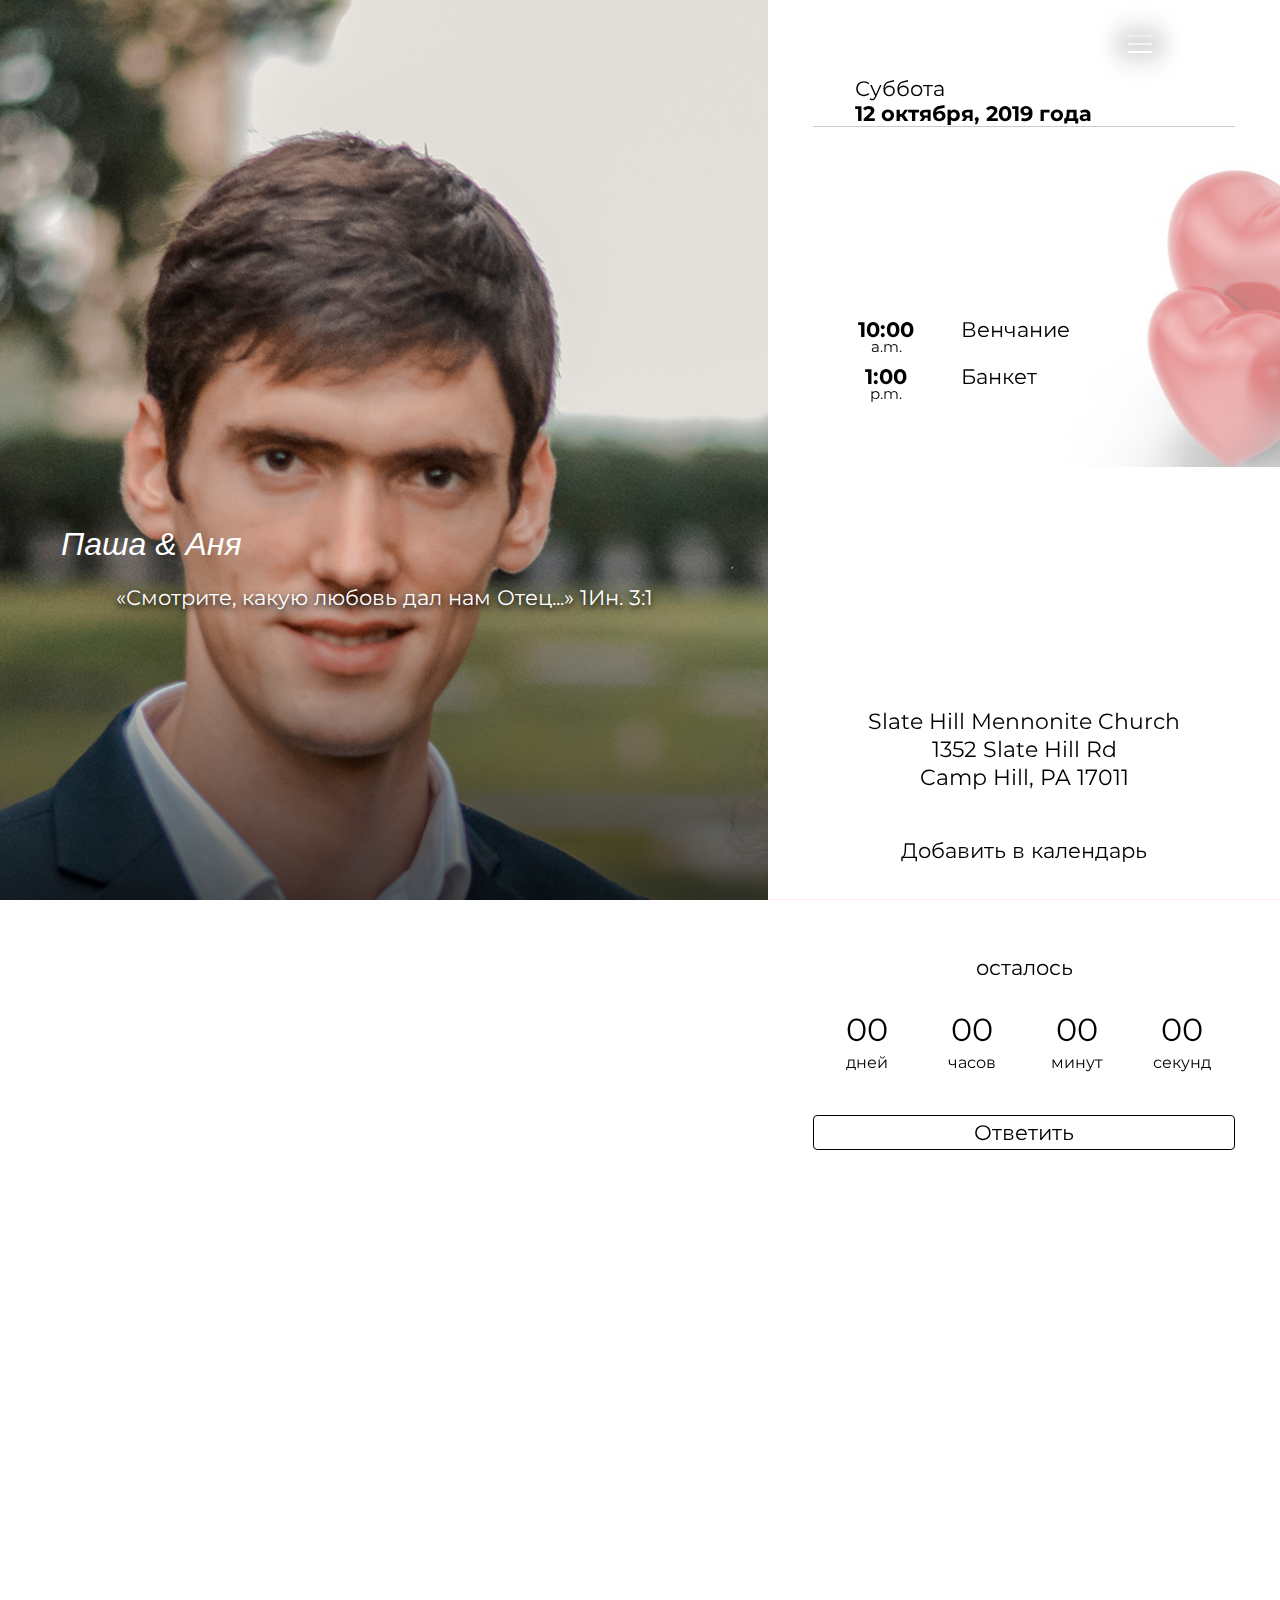
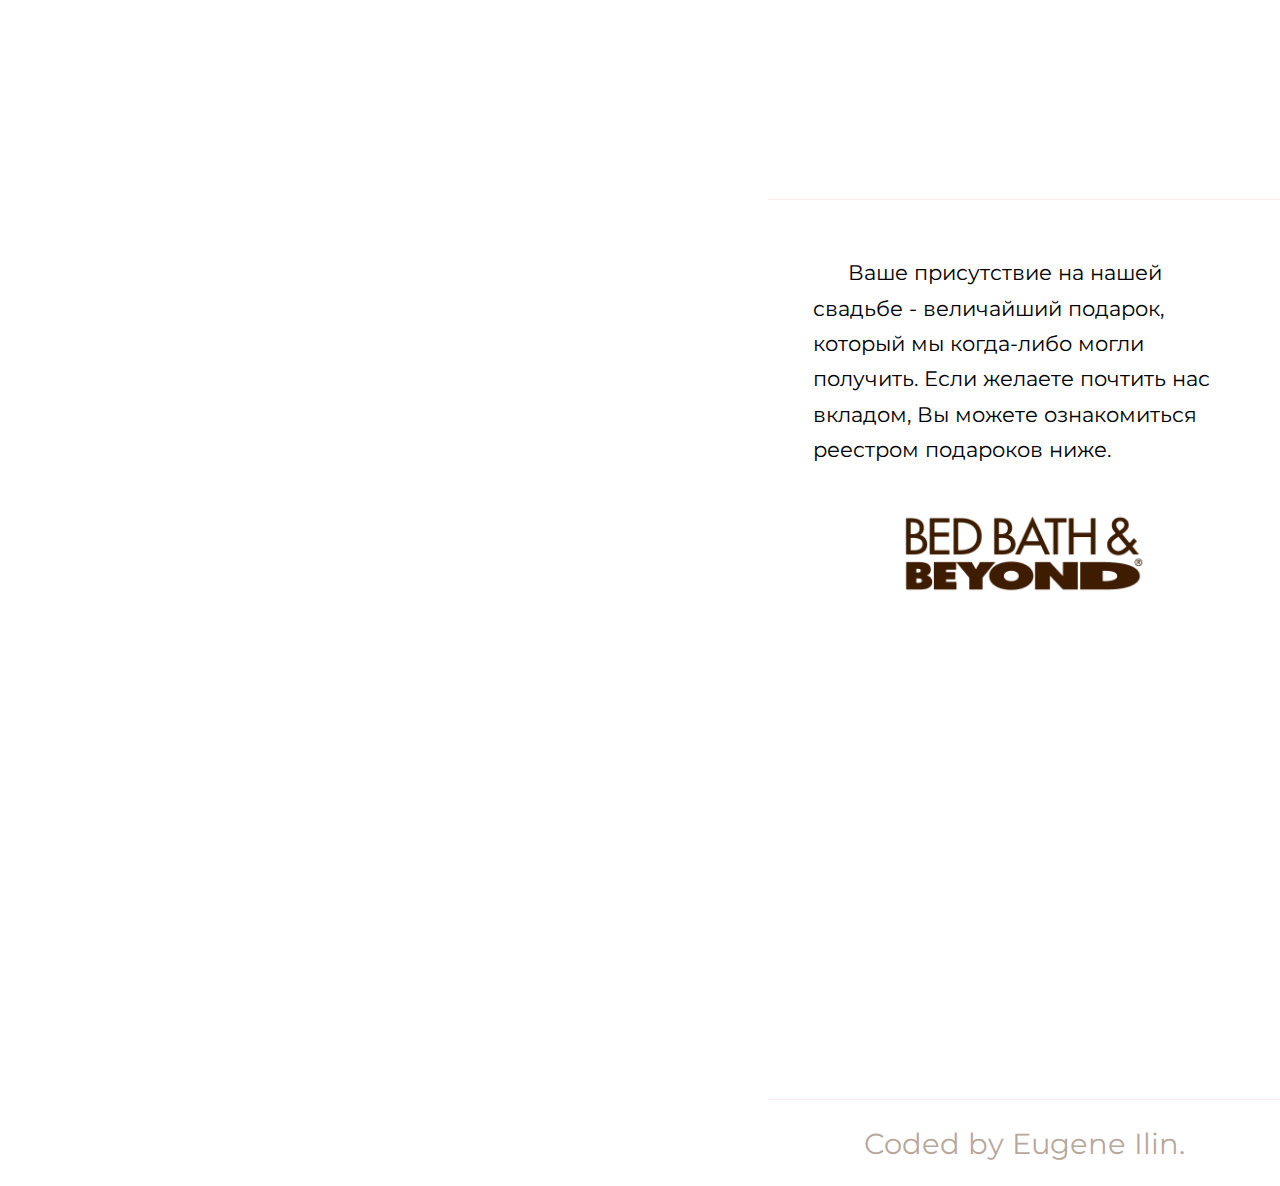
==== index.html @ cf9165f2 "test for client" ====
<!DOCTYPE html>
<html>

<head>
  <title>Павел Прутяну | Анна Ильин</title>
  <meta charset="utf-8">
  <meta name="viewport" content="width=device-width, initial-scale=1">
  <link href="main.css" rel="stylesheet">
</head>

<body>

<header id="header">
  <div id="background-img-wrapper">
    <div id="background-img-main"></div>
  </div>
  <div id="img-overlay"></div>
  <div id="header-content-wrapper">
    <div id="header-text">
      <div id="header-names">Паша & Aня</div>
    </div>
    <div id="header-message">«Смотрите, какую любовь дал нам Отец...» 1Ин. 3:1</div>
  </div>
  <div id="menu-icon" onclick="openMenu()">
    <div class="menu-icon-bar"></div>
    <div class="menu-icon-bar"></div>
    <div class="menu-icon-bar"></div>
  </div>
  <div id="menu-overlay-wrapper">
    <div id="menu-overlay" onclick="closeMenu()">
      <div id="overlay-heading-wrapper">
        <a id="overlay-heading" href="#" onclick="closeMenu()">Паша & Аня</a>
      </div>
      <div id="overlay-list">
        <a class="menu-list-item" href="#" onclick="closeMenu()">Добро пожаловать!</a>
        <a class="menu-list-item" href="#rsvp" onclick="closeMenu()">Ответить</a>
        <a class="menu-list-item" href="#schedule" onclick="closeMenu()">Расписание</a>
        <a class="menu-list-item" href="#registry" onclick="closeMenu()">Реестр</a>
        <a class="menu-list-item" href="#" onclick="closeMenu()">Фото</a>
      </div>
    </div>
  </div>
  <div id="exit-menu" onclick="closeMenu()"></div>
</header>

<main>

  <div id="schedule">
    <div id="hearts-clipart"></div>
    <div>
      <!--<div class="heading">Расписание</div>-->
      <div id="heading-date">Суббота<div class="bold">12 октября, 2019 года</div></div>
    </div>
    <div id="schedule-info">

      <table class="info-table">
        <tr>
          <td class="info-time table-data">10:00</td>
          <td class="info-headings table-data">Венчание</td>
        </tr>
        <tr>
          <td class="info-time-of-day">a.m.</td>
        </tr>
        <tr>
          <td class="info-time table-data info-data-line-2">1:00</td>
          <td class="info-headings table-data info-data-line-2">Банкет</td>
        </tr>
        <tr>
          <td class="info-time-of-day">p.m.</td>
        </tr>
      </table>

      <a href="#" class="info-address-wrapper">
        <div class="info-address">Slate Hill Mennonite Church<br>1352 Slate Hill Rd<br>Camp
          Hill, PA 17011
        </div>
      </a>
      <a href="#" class="calendar-link-wrapper">
        <div class="info-calendar-link">Добавить в календарь</div>
      </a>
    </div>
  </div>

  <div id="rsvp">
    <div id="background-img-schedule"></div>
    <div id="rsvp-wrapper">
      <!--<div id="rsvp-date">Суббота, 12 октября, 2019г.</div>-->
      <!--<div id="rsvp-location">Harrisburg, Pennsylvania</div>-->
      <div id="left">осталось</div>
      <table id="rsvp-count-down-table">
        <tbody>
        <tr>
          <td id="days" class="rsvp-time-unit">00</td>
          <td id="hours" class="rsvp-time-unit">00</td>
          <td id="minutes" class="rsvp-time-unit">00</td>
          <td id="seconds" class="rsvp-time-unit">00</td>
        </tr>
        <tr>
          <td class="rsvp-count-down-text"> дней</td>
          <td class="rsvp-count-down-text"> часов</td>
          <td class="rsvp-count-down-text"> минут</td>
          <td class="rsvp-count-down-text"> секунд</td>
        </tr>
        </tbody>
      </table>
      <div id="rsvp-button-wrapper">
        <a id="rsvp-button" href="/rsvp.html">Ответить</a>
      </div>
    </div>
  </div>

  <div id="registry">
    <!--<div class="heading" id="registry-heading">Реестр</div>-->
    <p id="registry-p">Ваше присутствие на нашей свадьбе - величайший подарок, который мы когда-либо могли получить. Если желаете почтить нас вкладом, Вы можете ознакомиться реестром подароков ниже.</p>
    <a href="https://www.bedbathandbeyond.com/store/giftregistry/viewregistryguest/546828093"
       target="_blank">
      <img id="bbb" src="img/bb&b.png" alt="Bed, Bath, and Beyond">
    </a>
  </div>

</main>

<footer id="footer">
  <p id="footer-text">Coded by <a id="footer-link" href="https://eugeneilin.dev" target="_blank">Eugene Ilin</a>.</p>
</footer>

<script src="main.js"></script>
</body>
</html>
---- main.css ----
@import url('http://allfont.net/allfont.css?fonts=book-antiqua');
@import url('https://fonts.googleapis.com/css?family=Montserrat&display=swap');

/* Reset codes */
* {
  box-sizing: border-box;
}

html, body {
  margin: 0;
  padding: 0;
  border: none;
  outline: none;
  min-width: 320px; /* built with iPhone 5/SE dimensions */
  scroll-behavior: smooth;
  overflow-x: hidden;
  font-family: 'Montserrat', sans-serif;
}

h1, h2, h3, h4, p, div {
  margin: 0;
  padding: 0;
}

.primary-text {
}

.secondary-text {
}

/* Header */
#background-img-wrapper {
  position: absolute;
  height: 30em;
  width: 100%;
  overflow: hidden;
}

#background-img-main {
  background-image: url(img/back-img-main.JPG);
  background-size: cover;
  height: 100%;
  width: 100%;
}

#img-overlay {
  width: 100vw;
  height: 30em;
  background-color: transparent;
  background-image: linear-gradient(0deg, rgba(0, 0, 0, 0.6), transparent, transparent, transparent);
  position: absolute;
  top: 0;
  left: 0;
}

#menu-icon {
  position: fixed;
  right: 0;
  top: 0;
  padding: 1.8em 10%;
  -webkit-user-select: none;
  -moz-user-select: none;
  -ms-user-select: none;
  user-select: none;
  z-index: 1;
}

.menu-icon-bar {
  width: 1.5em;
  margin: 0.4em 0;
  background-color: white;
  height: 0.1em;
  box-shadow: 0 0 24px 13px rgba(0, 0, 0, 0.07);
  z-index: 1;
  -webkit-user-select: none;
  -moz-user-select: none;
  -ms-user-select: none;
  user-select: none;
}

.menu-icon-bar:hover {
}

#menu-overlay-wrapper {
  padding: 10%;
  position: fixed;
  top: 0;
  width: 100%;
  display: none;
  z-index: 2;
}

#menu-overlay {
  background-color: #F2F2F2;
  -webkit-box-shadow: 0 0 10px #000;
  -moz-box-shadow: 0 0 10px #000;
  box-shadow: 0 0 10px #000;
  border-radius: .2em;
  position: relative;
}

#overlay-heading-wrapper {
  height: 2.8em;
  position: relative;
}

#overlay-heading {
  font-size: 1.5em;
  font-family: 'Book Antiqua', arial;
  font-style: italic;
  color: white;
  background-color: #6f4e37;
  padding: 3% 0;
  width: 70%;
  margin-top: -5%;
  left: 50%;
  transform: translateX(-50%);
  text-decoration: none;
  position: absolute;
  text-align: center;
  border-radius: .2em;
}

#overlay-heading:focus, #overlay-heading:hover, #overlay-heading:active {
  color: #ffebed;
}

#overlay-list {
  padding-bottom: 5%;
}

.menu-list-item {
  display: block;
  text-decoration: none;
  font-size: 1.1em;
  line-height: 2em;
  padding-left: 10%;
  color: black;
  -webkit-user-select: none;
  -moz-user-select: none;
  -ms-user-select: none;
  user-select: none;
}

.menu-list-item:focus, .menu-list-item:hover, .menu-list-item:active {
  color: #6f4e37;
}

.menu-list-item:focus, .menu-list-item:active {
  background-color: #ffebed;
}

#exit-menu {
  background: transparent;
  position: fixed;
  height: 100vh;
  width: 100vw;
  top: 0;
  left: 0;
  z-index: 1;
  display: none;
}

#header-content-wrapper {
  padding: 10%;
  position: relative;
  height: 30em;
}

#header-text {
  width: 100%;
  font-family: 'Book Antiqua', arial;
  padding-top: 126%;
}

#header-names {
  color: white;
  font-size: 2em;
  font-style: italic;
  text-indent: .5em;
}

#header-message {
  color: white;
  padding-top: 0.8em;  font-size: 1.1em;
  line-height: 1.2em;
  text-align: center;
  text-shadow: 0 0.15em 0.3em black;
}

/* RSVP */
#rsvp {
  height: 30em;
  border-bottom: 1px solid #ffebed;
  padding: 10%;
  position: relative;
}

#rsvp-wrapper {
  text-align: center;
  padding-top: 40%;
}

#hearts-clipart {
  background-image: url(img/two-hearts.jpg);
  height: 70%;
  width: 100%;
  position: absolute;
  top: 0%;
  left: 22%;
  opacity: .5;
  z-index: -1;
  background-repeat: no-repeat;
  -webkit-background-size: cover;
  background-size: cover;
}

#left {
  padding: .5em 0;
  /*border-bottom: 1px solid #6f4e374f;*/
  font-size: 1.3em;
  text-align: center;
}

#rsvp-date {
  font-size: 1.35em;
  font-family: 'Book Antiqua', arial;
}

#rsvp-location {
  font-size: 1.1em;
  padding: 0.8em 0;
}

#rsvp-count-down-table {
  width: 100%;
  padding-top: 1em;
}

.rsvp-time-unit {
  font-size: 2em;
  width: 25%;
}

.rsvp-count-down-text {
  font-size: 1em;
}

#rsvp-button-wrapper {
  padding-top: 2.5em;
}

#rsvp-button {
  font-size: 1.3em;
  text-decoration: none;
  border: solid black 1px;
  border-radius: .2em;
  padding: 0.2em 0;
  color: black;
  background-color: rgba(255, 255, 255, 0.7);
  display: flex;
  justify-content: center;
  -webkit-user-select: none;
  -moz-user-select: none;
  -ms-user-select: none;
  user-select: none;
  -webkit-transition: ease-in-out .2s;
  -moz-transition: ease-in-out .2s;
  --ms-transition: ease-in-out .2s;
  -o-transition: ease-in-out .2s;
  transition: ease-in-out .2s;
}

#rsvp-button:focus, #rsvp-button:active {
  font-size: 1.1em;
  color: #6f4e37;
  margin: .1em;
  border-color: #6f4e37;
  background-color: rgba(255, 255, 255, 0.9);
}

/* Schedule */
#schedule {
  height: 30em;
  padding: 10%;
  border-bottom: 1px solid #ffebed;
  position: relative;
  overflow: hidden;
}

#schedule-wrapper {
}

#background-img-schedule {
  background-image: url(img/on-bridge-sepia.jpg);
  position: absolute;
  background-size: cover;
  top: 0%;
  left: 50%;
  height: 100%;
  width: 100%;
  opacity: .5;
  transform: translateX(-50%);
  z-index: -1;
}

.heading {
  text-align: center;
  font-size: 2em;
  font-style: italic;
  font-family: 'Book Antiqua', arial;
}

#heading-date {
  padding: 1.5em 0 0;
  border-bottom: 1px solid #6f4e374f;
  font-size: 1.1em;
  text-indent: 2em;
}

.bold {
  font-weight: bold;
}

#schedule-info {
  text-shadow: 0 0.05em 1em white;
}

.info-table {
  padding-top: 9em;
  width: 100%;
  font-size: 1.1em;
}

.info-time {
  font-size: 1em;
  text-align: center;
  font-weight: bold;
}

.info-time-of-day {
  text-align: center;
  font-size: .7em;
  padding: 0;
  line-height: 0.4em;
}

.info-headings {
}

.table-data {
  width: 30%;
}

.info-data-line-2 {
  padding-top: .5em;
}

.info-address-wrapper {
  text-decoration: none;
  text-align: center;
  position: absolute;
  display: block;
  left: 50%;
  width: 100%;
  bottom: 12%;
  transform: translateX(-50%);
}

.info-address {
  color: #000;
  font-size: 1em;
}

.info-address:active, .info-address:focus, .info-address:hover,
.info-calendar-link:active, .info-calendar-link:focus, .info-calendar-link:hover,
#footer-link:active, #footer-link:focus, #footer-link:hover {
  color: #6f4e37;
}

.calendar-link-wrapper {
  text-decoration: none;
  text-align: center;
  position: absolute;
  display: block;
  left: 50%;
  width: 100%;
  bottom: 4%;
  transform: translateX(-50%);
}

.info-calendar-link {
  color: #000;
  font-size: 1em;
}

/* Registry */
#registry {
  height: 34em;
  padding: 10%;
  border-bottom: 1px solid #ffebed;
}

#registry-heading {
  padding-bottom: 0.1em;
  border-bottom: 1px solid #6f4e374f;
}

#registry-p {
  padding: .5em 0 0;
  text-indent: 1.7em;
  line-height: 1.6em;
  font-size: 1.1em;
  margin-bottom: 1em;
}

#bbb {
  width: 70%;
  display: block;
  margin: auto;
  -webkit-user-select: none;
  -moz-user-select: none;
  -ms-user-select: none;
  user-select: none;
  -webkit-filter: contrast(177%) brightness(75%) hue-rotate(176deg);;
  filter: contrast(177%) brightness(75%) hue-rotate(176deg);
}

/* Moments */
#moments {
  height: 30em;
  border-bottom: 1px solid #ffebed;
  padding: 10%;
  position: relative;

}

#moments-wrapper {
  text-align: center;
}

#moments-button-wrapper {
  padding: 2.5em 0;
}

#moments-button {
  font-size: 1.5em;
  text-decoration: none;
  border: solid black 1px;
  border-radius: .2em;
  padding: 0.2em 0;
  color: black;
  display: flex;
  justify-content: center;
  -webkit-user-select: none;
  -moz-user-select: none;
  -ms-user-select: none;
  user-select: none;
  -webkit-transition: ease-in-out .2s;
  -moz-transition: ease-in-out .2s;
  --ms-transition: ease-in-out .2s;
  -o-transition: ease-in-out .2s;
  transition: ease-in-out .2s;
}

#moments-button:focus, #moments-button:active {
  font-size: 1.3em;
  color: #6f4e37;
  margin: .1em;
  border-color: #6f4e37;
}

/* Footer */

#footer-text {
  color: #6f4e3780;
  padding: 5% 10%;
  text-align: center;
  font-size: 1em;
}

#footer-link {
  text-decoration: none;
  color: #6f4e3780;
}

/* RSVP Form (rsvp.html) */
#rsvp-section {
  background-color: #ffebed;
  padding: 5%;
  min-height: 100vh;
}

#rsvp-form-wrapper {
  background-color: white;
  padding: 5%;
  box-shadow: 0 0 9px 0 #a5a5a5;
  position: relative;
}

#background-img-rsvp-wrapper {
  position: relative;
  display: block;
  height: 13em;
  overflow: hidden;
  box-shadow: 0 0 0.4em 0 black;
}

#background-img-rsvp {
  background-image: url(img/before-trees-sepia.jpg);
  position: absolute;
  background-size: cover;
  top: -1em;
  left: -2em;
  height: 160%;
  width: 130vw;
}

#rsvp-form-date {
  font-family: 'Book Antiqua', arial;
  font-size: 1.3em;
  margin-bottom: 2em;
  text-align: center;
  color: white;
  position: relative;
  z-index: 1;
  margin-top: -2em;
  text-shadow: 0 0.05em 0.3em #000;
}

.label {
  font-size: 1.3em;
}

.form-control {
  width: 80vw;
  border: 1px solid rgba(111, 78, 55, 0.5);
  outline: none;
  color: #6f4e37;
  font-size: 1.3em;
  margin-top: .5em;
  margin-bottom: 0.9em;
  padding: 0.4em 1em;
  resize: none;
  font-family: 'Book Antiqua', arial;
}

#rsvp-question {
  text-align: center;
}

.radio-btns {
  font-size: 1.3em;
  padding: .3em;
  font-family: 'Book Antiqua', arial;
}

#submit-button-wrapper {
  padding: 1em 0;
  display: block;
}

#submit-button {
  font-size: 1.3em;
  font-family: 'Book Antiqua', arial;
  text-decoration: none;
  width: 100%;
  border: solid black 1px;
  border-radius: .2em;
  padding: 0.2em 0;
  color: black;
  background-color: rgba(255, 255, 255, 0.7);
  display: flex;
  justify-content: center;
  -webkit-user-select: none;
  -moz-user-select: none;
  -ms-user-select: none;
  user-select: none;
  -webkit-transition: ease-in-out .2s;
  -moz-transition: ease-in-out .2s;
  --ms-transition: ease-in-out .2s;
  -o-transition: ease-in-out .2s;
  transition: ease-in-out .2s;
}

#submit-button:focus, #submit-button:active {
  font-size: 1.1em;
  color: #6f4e37;
  margin: .15em .01em;
  border-color: #6f4e37;
  background-color: rgba(255, 255, 255, 0.9);
}

#thank-you-wrapper {
  padding: 1em 0;
  display: none;
}

#thank-you {
  font-size: 1.3em;
  font-family: 'Book Antiqua', arial;
  width: 100%;
  border: solid #6f4e37 1px;
  border-radius: .2em;
  padding: 0.2em 0;
  color: #6f4e37;
  background-color: rgba(255, 255, 255, 0.7);
  display: flex;
  justify-content: center;
  -webkit-user-select: none;
  -moz-user-select: none;
  -ms-user-select: none;
  user-select: none;
}

#go-back-button-wrapper {
  padding-top: 1em 0;
  display: none;
}

#go-back-button {
  font-size: 1.3em;
  text-decoration: none;
  border: solid black 1px;
  border-radius: .2em;
  padding: 0.2em 0;
  color: black;
  background-color: rgba(255, 255, 255, 0.7);
  display: flex;
  justify-content: center;
  -webkit-user-select: none;
  -moz-user-select: none;
  -ms-user-select: none;
  user-select: none;
  -webkit-transition: ease-in-out .2s;
  -moz-transition: ease-in-out .2s;
  --ms-transition: ease-in-out .2s;
  -o-transition: ease-in-out .2s;
  transition: ease-in-out .2s;
}

#go-back-button:focus, #go-back-button:active {
  font-size: 1.1em;
  color: #6f4e37;
  margin: .1em;
  border-color: #6f4e37;
  background-color: rgba(255, 255, 255, 0.9);
}

/* -------- MEDIA QUERIES -------- */

/* for Galaxy S5 */
@media only screen and (min-width: 360px) {
  #background-img-wrapper, #img-overlay, #header-content-wrapper, #rsvp, #schedule, #registry {
    height: 37em;
  }

  #rsvp-wrapper {
    padding-top: 50%;
  }

  #header-names, .heading {
    font-size: 2.1em;
  }

  .menu-list-item, #rsvp-location {
    font-size: 1.2em;
  }

  #rsvp-date {
    font-size: 1.5em;
  }

  .rsvp-time-unit {
    font-size: 2.6em;
  }

  .rsvp-count-down-text, #footer-text {
    font-size: 1.1em;
  }

  #rsvp-button, #header-message, #heading-date, .info-table, .info-calendar-link, #registry-p, #rsvp-form-date, .label, .form-control, .radio-btns, #submit-button, #thank-you, #go-back-button {
    font-size: 1.4em;
  }

  .info-address {
    font-size: 1.5em;
  }

  #registry-p {
    margin-bottom: 2em;
  }
}

/* for iPhone 6/7/8/X*/
@media only screen and (min-width: 375px) {
  #background-img-wrapper, #img-overlay, #header-content-wrapper, #rsvp, #schedule, #registry {
    height: 38em;
  }
}

/* for Pixel 2/2XL and iPhone 6/7/8 Pluses */
@media only screen and (min-width: 411px) {
  #background-img-wrapper, #img-overlay, #header-content-wrapper, #rsvp, #schedule, #registry {
    height: 42em;
  }

  #header-text {
    padding-top: 110%;
  }

  #header-names, .heading {
    font-size: 2.2em;
  }

  .menu-list-item, #rsvp-location {
    font-size: 1.3em;
  }

  #overlay-heading, #rsvp-date {
    font-size: 1.6em;
  }

  .rsvp-time-unit {
    font-size: 3em;
  }

  .rsvp-count-down-text, #footer-text {
    font-size: 1.2em;
  }

  #rsvp-button, #header-message, #heading-date, .info-table, .info-calendar-link, #registry-p, #rsvp-form-date, .label, .form-control, .radio-btns, #submit-button, #thank-you, #go-back-button {
    font-size: 1.5em;
  }

  .info-address {
    font-size: 1.6em;
  }
}

/* for iPad */
@media only screen and (min-width: 760px) {
  #background-img-wrapper, #img-overlay, #header-content-wrapper, #rsvp, #schedule, #registry {
    height: 60em;
  }

  #background-img-main {
    top: -10%;
    left: 38%;
    transform: translateX(-38%);
    height: 110%;
    width: 217vw;
  }

  #header-content-wrapper, #rsvp, #schedule, #registry {
    padding: 7%;
  }

  #header-text {
    padding-top: 77%;
  }

  #header-message, #registry-p {
    line-height: 1.7em;
  }

  #header-left-indent {
    padding-top: .1em;
    padding-left: 7vw;
  }

  #header-names, .heading {
    font-size: 3.5em;
  }

  .menu-list-item, #rsvp-location {
    font-size: 1.8em;
  }

  #overlay-heading, #rsvp-date {
    font-size: 2.5em;
  }

  #rsvp-button, #header-message, #heading-date, .info-table, .info-calendar-link, #registry-p, #rsvp-form-date, .label, .form-control, .radio-btns, #submit-button, #thank-you, #go-back-button {
    font-size: 2.2em;
  }

  .info-address {
    font-size: 2.3em;
  }

  #rsvp-location {
    padding: 1em 0;
  }

  #rsvp-count-down-table {
    width: 75%;
    margin: 0 auto;
  }

  .rsvp-count-down-text, #footer-text {
    font-size: 1.8em;
  }

  .rsvp-time-unit {
    font-size: 4em;
  }

  #rsvp-button-wrapper {
    padding-top: 5em;
  }

  #hearts-clipart {
    left: 50%;
    top: 25%;
    -webkit-transform: translateX(0);
    -moz-transform: translateX(0);
    -ms-transform: translateX(0);
    -o-transform: translateX(0);
    transform: translateX(0);
  }

  #background-img-schedule {
    background-image: url(img/on-bridge-sepia.jpg);
    position: absolute;
    background-size: cover;
    top: 14%;
    left: 50%;
    height: 87%;
    width: 170%;
    opacity: 0.5;
    -webkit-transform: translateX(-50%);
    -moz-transform: translateX(-50%);
    -ms-transform: translateX(-50%);
    -o-transform: translateX(-50%);
    transform: translateX(-50%);
    z-index: -1;
  }

  .info-address-wrapper {
    width: 80%;
  }

  .calendar-link-wrapper {
    width: 70%;
  }

  .table-data {
    width: 55%;
  }

  #bbb {
    width: 60%;
  }

  #background-img-rsvp-wrapper {
    height: 29em;
  }

  #background-img-rsvp {
    left: -2em;
    height: 151%;
  }

  #rsvp-form-date {
    margin-bottom: 3em;
  }
}

/* for iPad Pro and Desktops */
@media only screen and (min-width: 800px) {
  #header {
    width: 60vw;
    position: fixed;
  }

  #background-img-wrapper, #img-overlay, #header-content-wrapper, #rsvp, #schedule, #registry {
    height: 100vh;
  }

  #background-img-wrapper {
    position: absolute;
    width: 100%;
    overflow: hidden;
  }

  #background-img-main {
    top: -4%;
    left: -27%;
    -webkit-transform: translateX(0);
    -moz-transform: translateX(0);
    -ms-transform: translateX(0);
    -o-transform: translateX(0);
    transform: translateX(0);
    height: 104%;
    width: 166%;
  }

  #img-overlay {
    width: 100%;
  }

  #header-text {
    padding-top: 71%;
  }

  #header-names {
    font-size: 2em;
  }

  #header-message {
    font-size: 1.3em;
  }

  #rsvp, #schedule, #registry, #footer {
    margin-left: 60vw;
  }

  #rsvp-button, #header-message, #heading-date, .info-table, .info-calendar-link, #registry-p, #rsvp-form-date, .label, .form-control, .radio-btns, #submit-button, #thank-you, #go-back-button {
    font-size: 1.3em;
  }

  #hearts-clipart {
    height: 45%;
    width: 100%;
    position: absolute;
    top: 7%;
    left: 44%;
    -webkit-transform: translateX(0);
    -moz-transform: translateX(0);
    -ms-transform: translateX(0);
    -o-transform: translateX(0);
    transform: translateX(0);
  }

  #rsvp-wrapper {
    padding: 0;
  }

  #rsvp-date {
    font-size: 1.35em;
  }

  #rsvp-location {
    font-size: 1.1em;
    padding: 0.8em 0;
  }

  #rsvp-count-down-table {
    width: 100%;
  }

  .rsvp-time-unit {
    font-size: 2em;
  }

  .rsvp-count-down-text {
    font-size: 1em;
  }

  #rsvp-button-wrapper {
    padding-top: 2.5em;
  }

  #header-content-wrapper, #rsvp, #schedule, #registry {
    padding: 5vh;
  }

  #background-img-schedule {
    display: none;
  }

  .heading {
    font-size: 2em;
  }

  .table-data {
    width: auto;
  }

  .info-address {
    font-size: 1.4em;
  }

}
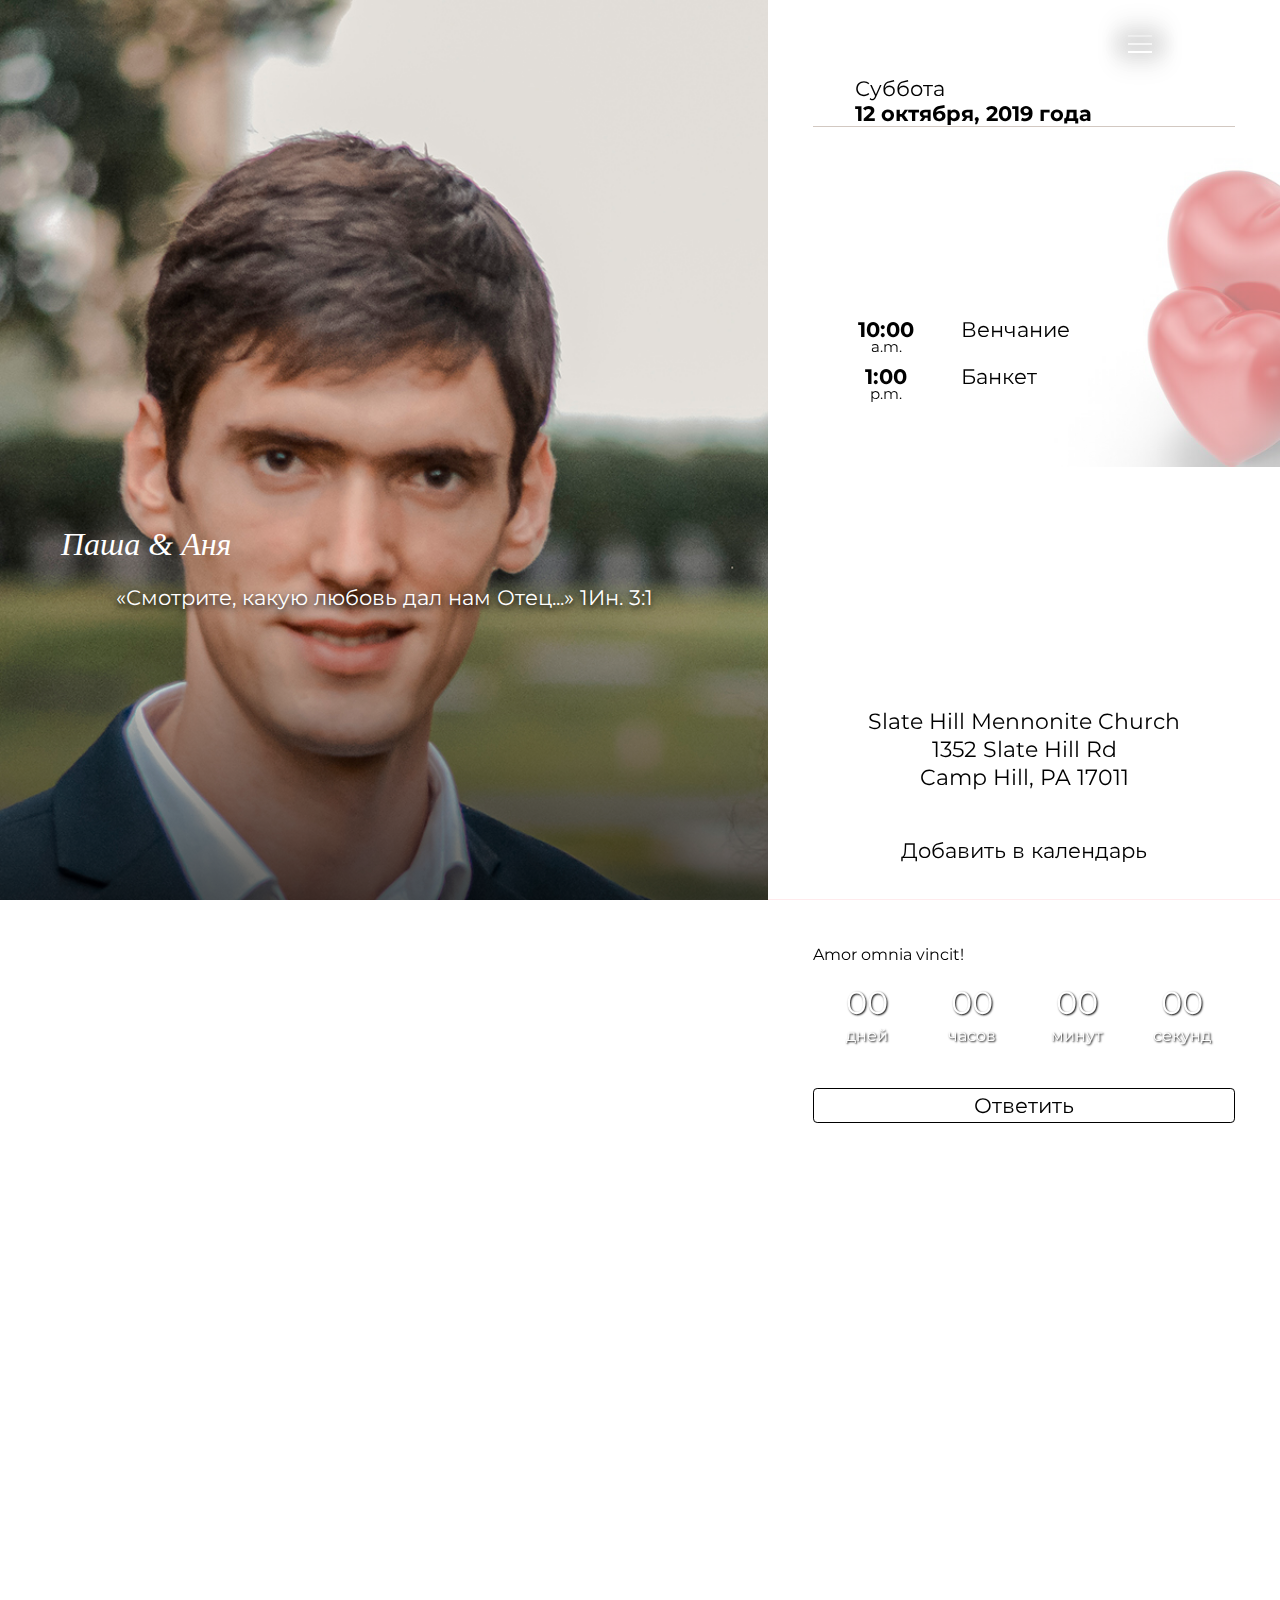
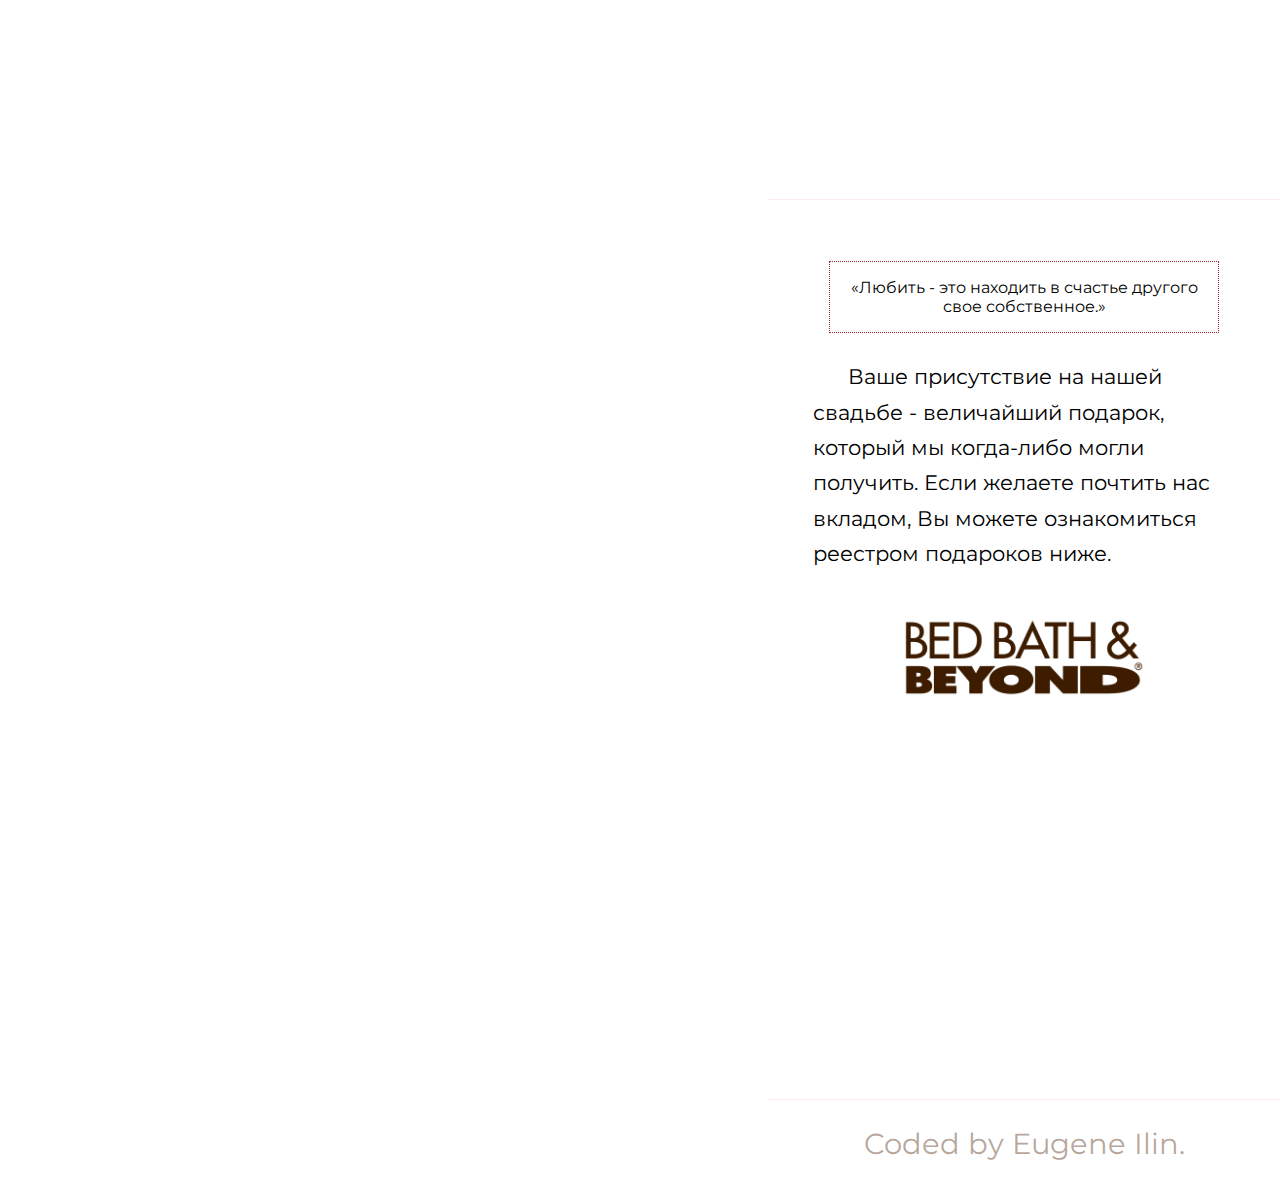
==== commit 8492f72f: "fonts test 2" ====
--- a/index.html
+++ b/index.html
@@ -83,10 +83,11 @@
 
   <div id="rsvp">
     <div id="background-img-schedule"></div>
+    <div class="latin">Amor omnia vincit!</div>
     <div id="rsvp-wrapper">
       <!--<div id="rsvp-date">Суббота, 12 октября, 2019г.</div>-->
       <!--<div id="rsvp-location">Harrisburg, Pennsylvania</div>-->
-      <div id="left">осталось</div>
+      <!-- <div id="left">осталось</div> -->
       <table id="rsvp-count-down-table">
         <tbody>
         <tr>
@@ -96,10 +97,10 @@
           <td id="seconds" class="rsvp-time-unit">00</td>
         </tr>
         <tr>
-          <td class="rsvp-count-down-text"> дней</td>
-          <td class="rsvp-count-down-text"> часов</td>
-          <td class="rsvp-count-down-text"> минут</td>
-          <td class="rsvp-count-down-text"> секунд</td>
+          <td class="rsvp-count-down-text">дней</td>
+          <td class="rsvp-count-down-text">часов</td>
+          <td class="rsvp-count-down-text">минут</td>
+          <td class="rsvp-count-down-text">секунд</td>
         </tr>
         </tbody>
       </table>
@@ -110,6 +111,7 @@
   </div>
 
   <div id="registry">
+    <div id="quote">«Любить - это находить в счастье другого свое собственное.»</div>
     <!--<div class="heading" id="registry-heading">Реестр</div>-->
     <p id="registry-p">Ваше присутствие на нашей свадьбе - величайший подарок, который мы когда-либо могли получить. Если желаете почтить нас вкладом, Вы можете ознакомиться реестром подароков ниже.</p>
     <a href="https://www.bedbathandbeyond.com/store/giftregistry/viewregistryguest/546828093"
--- a/main.css
+++ b/main.css
@@ -1,4 +1,3 @@
- @import url('http://allfont.net/allfont.css?fonts=book-antiqua');
 @import url('https://fonts.googleapis.com/css?family=Montserrat&display=swap');
 
 /* Reset codes */
@@ -106,7 +105,7 @@
 
 #overlay-heading {
   font-size: 1.5em;
-  font-family: 'Book Antiqua', arial;
+  font-family: "Book Antiqua", Palatino, serif;
   font-style: italic;
   color: white;
   background-color: #6f4e37;
@@ -169,7 +168,7 @@
 
 #header-text {
   width: 100%;
-  font-family: 'Book Antiqua', arial;
+  font-family: "Book Antiqua", Palatino, serif;
   padding-top: 126%;
 }
 
@@ -198,8 +197,7 @@
 
 #rsvp-wrapper {
   text-align: center;
-  padding-top: 40%;
-}
+padding-top: 100%;}
 
 #hearts-clipart {
   background-image: url(img/two-hearts.jpg);
@@ -207,7 +205,7 @@
   width: 100%;
   position: absolute;
   top: 0%;
-  left: 22%;
+  left: 12%;
   opacity: .5;
   z-index: -1;
   background-repeat: no-repeat;
@@ -224,7 +222,7 @@
 
 #rsvp-date {
   font-size: 1.35em;
-  font-family: 'Book Antiqua', arial;
+  font-family: "Book Antiqua", Palatino, serif;
 }
 
 #rsvp-location {
@@ -234,8 +232,9 @@
 
 #rsvp-count-down-table {
   width: 100%;
+  color: white;
   padding-top: 1em;
-}
+  text-shadow: 1px 1px 2px black;}
 
 .rsvp-time-unit {
   font-size: 2em;
@@ -299,7 +298,6 @@
   left: 50%;
   height: 100%;
   width: 100%;
-  opacity: .5;
   transform: translateX(-50%);
   z-index: -1;
 }
@@ -308,7 +306,7 @@
   text-align: center;
   font-size: 2em;
   font-style: italic;
-  font-family: 'Book Antiqua', arial;
+  font-family: "Book Antiqua", Palatino, serif;
 }
 
 #heading-date {
@@ -424,6 +422,14 @@
   user-select: none;
   -webkit-filter: contrast(177%) brightness(75%) hue-rotate(176deg);;
   filter: contrast(177%) brightness(75%) hue-rotate(176deg);
+}
+
+
+#quote {
+  margin: 1em;
+  border: dotted brown 1px;
+  padding: 1em;
+  text-align: center;
 }
 
 /* Moments */
@@ -517,7 +523,7 @@
 }
 
 #rsvp-form-date {
-  font-family: 'Book Antiqua', arial;
+  font-family: "Book Antiqua", Palatino, serif;
   font-size: 1.3em;
   margin-bottom: 2em;
   text-align: center;
@@ -542,7 +548,7 @@
   margin-bottom: 0.9em;
   padding: 0.4em 1em;
   resize: none;
-  font-family: 'Book Antiqua', arial;
+  font-family: "Book Antiqua", Palatino, serif;
 }
 
 #rsvp-question {
@@ -552,7 +558,7 @@
 .radio-btns {
   font-size: 1.3em;
   padding: .3em;
-  font-family: 'Book Antiqua', arial;
+  font-family: "Book Antiqua", Palatino, serif;
 }
 
 #submit-button-wrapper {
@@ -562,7 +568,7 @@
 
 #submit-button {
   font-size: 1.3em;
-  font-family: 'Book Antiqua', arial;
+  font-family: "Book Antiqua", Palatino, serif;
   text-decoration: none;
   width: 100%;
   border: solid black 1px;
@@ -598,7 +604,7 @@
 
 #thank-you {
   font-size: 1.3em;
-  font-family: 'Book Antiqua', arial;
+  font-family: "Book Antiqua", Palatino, serif;
   width: 100%;
   border: solid #6f4e37 1px;
   border-radius: .2em;
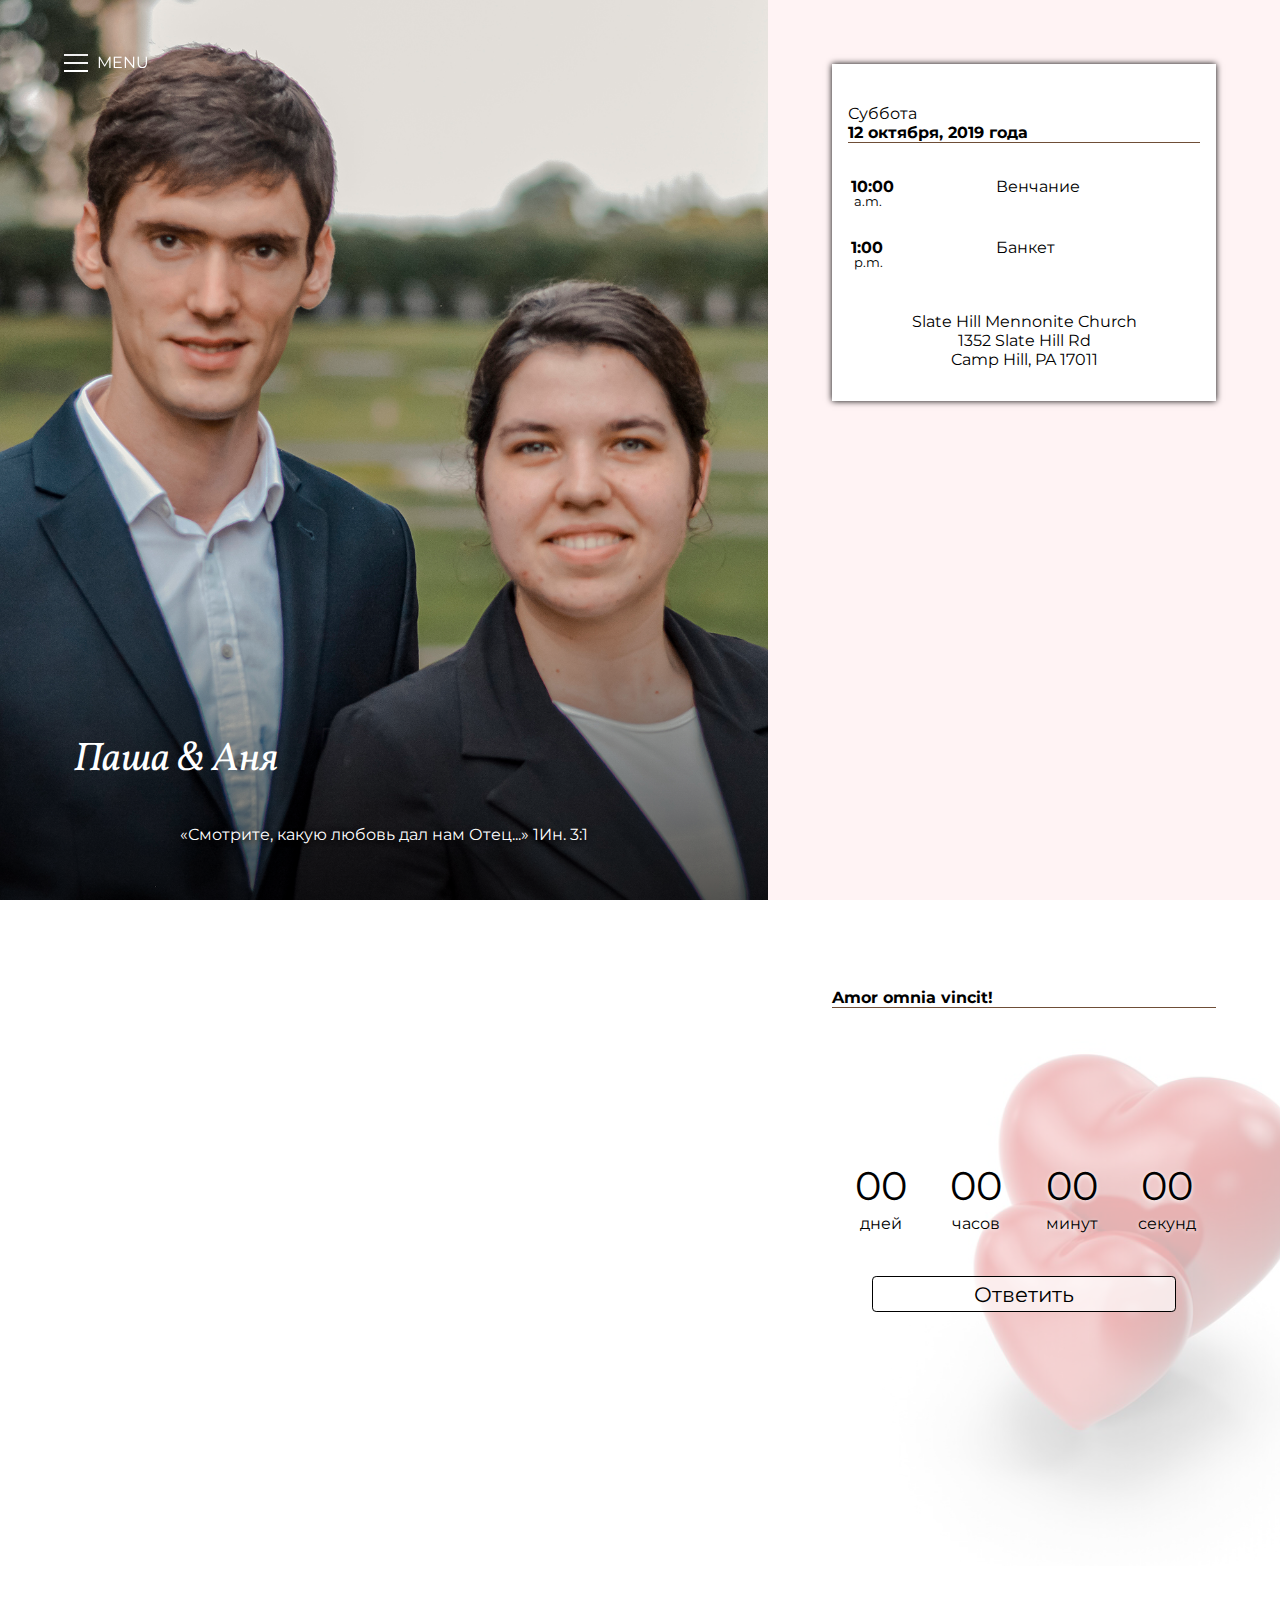
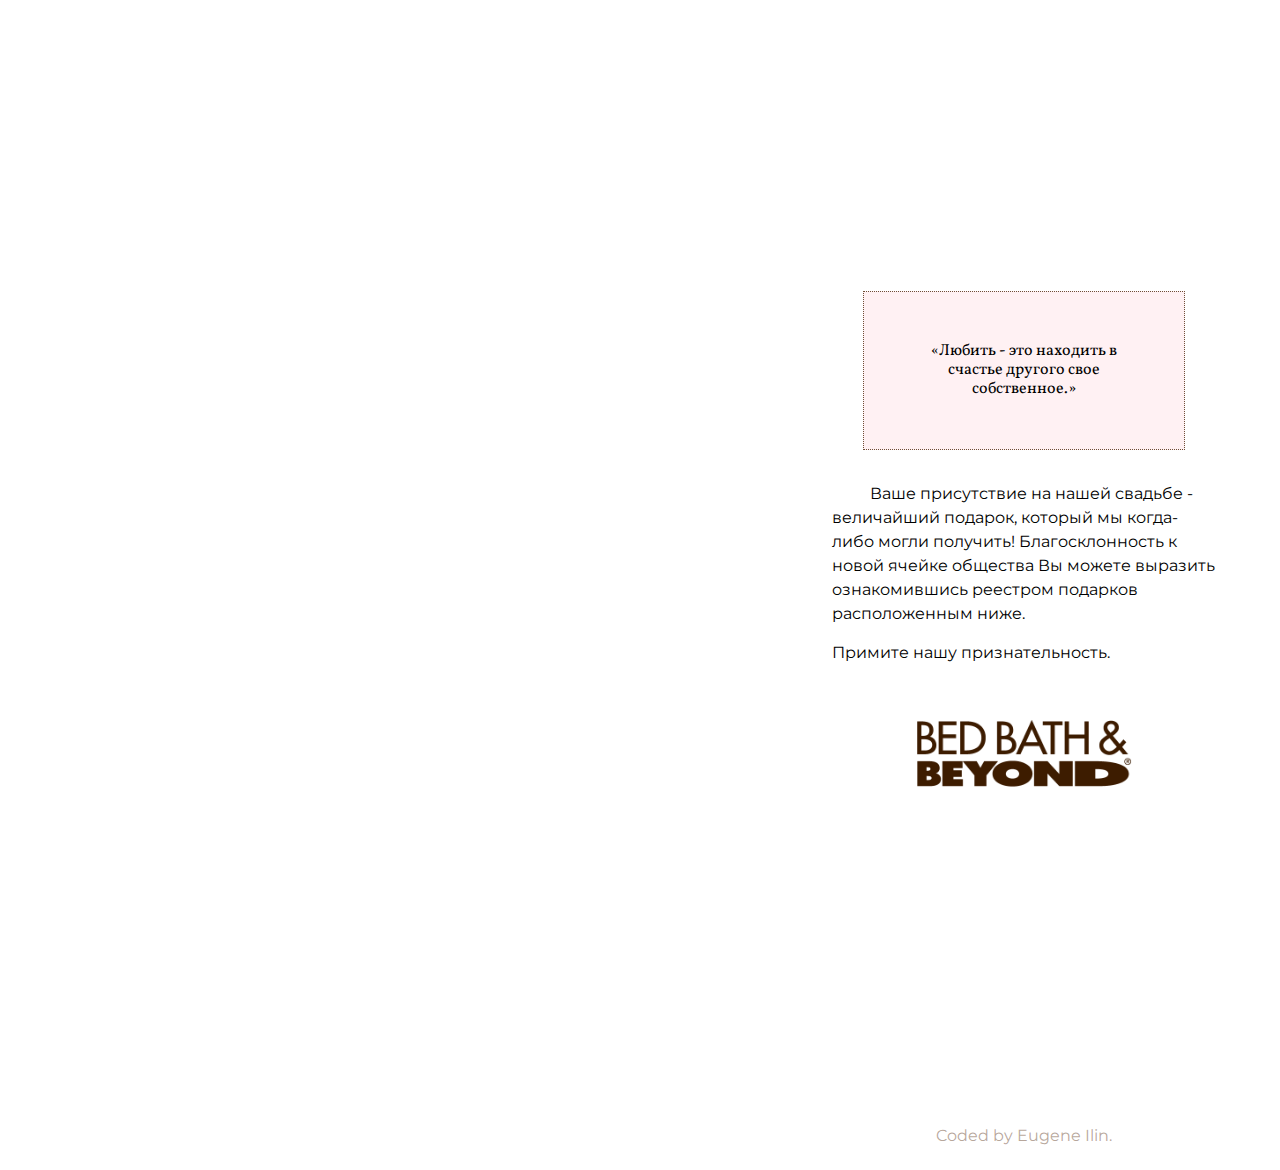
==== commit c29c7cdd: "Finished" ====
--- a/index.html
+++ b/index.html
@@ -6,37 +6,45 @@
   <meta charset="utf-8">
   <meta name="viewport" content="width=device-width, initial-scale=1">
   <link href="main.css" rel="stylesheet">
+  <!-- <script src="https://cdnjs.cloudflare.com/ajax/libs/jquery/3.4.1/jquery.min.js"></script>
+  <script src="jquery-main.js"></script> -->
 </head>
 
 <body>
 
 <header id="header">
   <div id="background-img-wrapper">
-    <div id="background-img-main"></div>
+    <img class="background-img-main" id="main-img-mobile" src="img/back-img-main-mobile.JPG"/>
+    <img class="background-img-main" id="main-img" src="img/back-img-main.JPG"/>
   </div>
   <div id="img-overlay"></div>
   <div id="header-content-wrapper">
-    <div id="header-text">
-      <div id="header-names">Паша & Aня</div>
+    <div id="header-vertical-alignment">
+      <div id="header-text">
+        <div id="header-names" class="primary-font indent">Паша & Aня</div>
+      </div>
+      <div id="header-message" class="secondary-text-size">«Смотрите, какую любовь дал нам Отец...» 1Ин. 3:1</div>
     </div>
-    <div id="header-message">«Смотрите, какую любовь дал нам Отец...» 1Ин. 3:1</div>
   </div>
   <div id="menu-icon" onclick="openMenu()">
-    <div class="menu-icon-bar"></div>
-    <div class="menu-icon-bar"></div>
-    <div class="menu-icon-bar"></div>
+    <div id="menu-label-wrapper">
+      <div class="menu-icon-bar"></div>
+      <div class="menu-icon-bar"></div>
+      <div class="menu-icon-bar"></div>
+      <div id="menu-label" class="secondary-text-size">Menu</div>
+    </div>
   </div>
   <div id="menu-overlay-wrapper">
     <div id="menu-overlay" onclick="closeMenu()">
       <div id="overlay-heading-wrapper">
-        <a id="overlay-heading" href="#" onclick="closeMenu()">Паша & Аня</a>
+        <a id="overlay-heading" href="#" onclick="closeMenu()" class="primary-font">Паша & Аня</a>
       </div>
       <div id="overlay-list">
-        <a class="menu-list-item" href="#" onclick="closeMenu()">Добро пожаловать!</a>
-        <a class="menu-list-item" href="#rsvp" onclick="closeMenu()">Ответить</a>
-        <a class="menu-list-item" href="#schedule" onclick="closeMenu()">Расписание</a>
-        <a class="menu-list-item" href="#registry" onclick="closeMenu()">Реестр</a>
-        <a class="menu-list-item" href="#" onclick="closeMenu()">Фото</a>
+        <a class="menu-list-item secondary-text-size" href="#" onclick="closeMenu()">Добро пожаловать!</a>
+        <a class="menu-list-item secondary-text-size" href="#schedule" onclick="closeMenu()">Программа</a>
+        <a class="menu-list-item secondary-text-size" href="#rsvp" onclick="closeMenu()">Ответ</a>
+        <a class="menu-list-item secondary-text-size" href="#registry" onclick="closeMenu()">Помощь</a>
+        <a id="moments-link" class="menu-list-item secondary-text-size" href="#" onclick="closeMenu(); openMoments()">Фото</a>
       </div>
     </div>
   </div>
@@ -45,85 +53,102 @@
 
 <main>
 
-  <div id="schedule">
-    <div id="hearts-clipart"></div>
-    <div>
-      <!--<div class="heading">Расписание</div>-->
-      <div id="heading-date">Суббота<div class="bold">12 октября, 2019 года</div></div>
-    </div>
-    <div id="schedule-info">
+  <div id="schedule" class="fade">
+    <div id="schedule-content-wrapper">
+      <div id="background-img-schedule"></div>
+      <div id="heading-date" class="secondary-text-size indent">Суббота<div class="bold">12 октября, 2019 года</div></div>
+      <div id="schedule-info" class="secondary-text-size">
+        <table class="info-table indent">
+          <tr>
+            <td class="bold table-line-padding">10:00</td>
+            <td class="table-line-padding">Венчание</td>
+          </tr>
+          <tr>
+            <td class="info-time-of-day">a.m.</td>
+          </tr>
+          <tr>
+            <td class="bold table-line-padding">1:00</td>
+            <td class="table-line-padding">Банкет</td>
+          </tr>
+          <tr>
+            <td class="info-time-of-day">p.m.</td>
+          </tr>
+        </table>
 
-      <table class="info-table">
-        <tr>
-          <td class="info-time table-data">10:00</td>
-          <td class="info-headings table-data">Венчание</td>
-        </tr>
-        <tr>
-          <td class="info-time-of-day">a.m.</td>
-        </tr>
-        <tr>
-          <td class="info-time table-data info-data-line-2">1:00</td>
-          <td class="info-headings table-data info-data-line-2">Банкет</td>
-        </tr>
-        <tr>
-          <td class="info-time-of-day">p.m.</td>
-        </tr>
-      </table>
-
-      <a href="#" class="info-address-wrapper">
-        <div class="info-address">Slate Hill Mennonite Church<br>1352 Slate Hill Rd<br>Camp
-          Hill, PA 17011
+        <div id="address-and-calendar-wrapper">
+          <a class="address-and-calendar" target="_blank" href="https://goo.gl/maps/pfQhGWnVTY7oUdAm6">
+            Slate Hill Mennonite Church<br>1352 Slate Hill Rd<br>Camp Hill, PA 17011</a>
+          <!-- <a class="address-and-calendar" href="#">Добавить в календарь</a> -->
         </div>
-      </a>
-      <a href="#" class="calendar-link-wrapper">
-        <div class="info-calendar-link">Добавить в календарь</div>
-      </a>
+      </div>
     </div>
   </div>
 
-  <div id="rsvp">
-    <div id="background-img-schedule"></div>
-    <div class="latin">Amor omnia vincit!</div>
+  <div id="rsvp" class="fade">
+    <div id="hearts-clipart"></div>
+    <div id="latin-quote" class="bold secondary-text-size indent">Amor omnia vincit!</div>
     <div id="rsvp-wrapper">
-      <!--<div id="rsvp-date">Суббота, 12 октября, 2019г.</div>-->
-      <!--<div id="rsvp-location">Harrisburg, Pennsylvania</div>-->
-      <!-- <div id="left">осталось</div> -->
       <table id="rsvp-count-down-table">
         <tbody>
         <tr>
-          <td id="days" class="rsvp-time-unit">00</td>
-          <td id="hours" class="rsvp-time-unit">00</td>
-          <td id="minutes" class="rsvp-time-unit">00</td>
-          <td id="seconds" class="rsvp-time-unit">00</td>
+            <td id="days" class="rsvp-time-unit">00</td>
+            <td id="hours" class="rsvp-time-unit">00</td>
+            <td id="minutes" class="rsvp-time-unit">00</td>
+            <td id="seconds" class="rsvp-time-unit">00</td>
         </tr>
         <tr>
-          <td class="rsvp-count-down-text">дней</td>
-          <td class="rsvp-count-down-text">часов</td>
-          <td class="rsvp-count-down-text">минут</td>
-          <td class="rsvp-count-down-text">секунд</td>
+          <td class="secondary-text-size">дней</td>
+          <td class="secondary-text-size">часов</td>
+          <td class="secondary-text-size">минут</td>
+          <td class="secondary-text-size">секунд</td>
         </tr>
         </tbody>
       </table>
       <div id="rsvp-button-wrapper">
-        <a id="rsvp-button" href="/rsvp.html">Ответить</a>
+        <a id="rsvp-button" href="/rsvp.html" class="button-text-size">Ответить</a>
       </div>
     </div>
   </div>
 
-  <div id="registry">
-    <div id="quote">«Любить - это находить в счастье другого свое собственное.»</div>
-    <!--<div class="heading" id="registry-heading">Реестр</div>-->
-    <p id="registry-p">Ваше присутствие на нашей свадьбе - величайший подарок, который мы когда-либо могли получить. Если желаете почтить нас вкладом, Вы можете ознакомиться реестром подароков ниже.</p>
+  <div id="registry" class="fade">
+    <div id="quote" class="primary-font secondary-text-size">«Любить - это находить в счастье другого свое собственное.»</div>
+    <p id="registry-p" class="secondary-text-size">Ваше присутствие на нашей свадьбе - величайший подарок,
+      который мы когда-либо могли получить! Благосклонность к новой ячейке
+      общества Вы можете выразить ознакомившись реестром подарков расположенным
+      ниже.</p>
+    <p id="registry-p2" class="secondary-text-size">Примите нашу признательность.</p>
     <a href="https://www.bedbathandbeyond.com/store/giftregistry/viewregistryguest/546828093"
        target="_blank">
-      <img id="bbb" src="img/bb&b.png" alt="Bed, Bath, and Beyond">
+       <img class="bbb" id="bbb-img-mobile" src="img/bb&b-mobile.png" alt="Bed, Bath, and Beyond">
+       <img class="bbb" id="bbb-img" src="img/bb&b.png" alt="Bed, Bath, and Beyond">
     </a>
   </div>
 
 </main>
 
-<footer id="footer">
-  <p id="footer-text">Coded by <a id="footer-link" href="https://eugeneilin.dev" target="_blank">Eugene Ilin</a>.</p>
+<section id="moments">
+  <div id="moments-wrapper">
+    <div id="moments-imgs-wrapper">
+      <img class="moments-img" id"moments-img-mobile1" src="img/before-trees-mobile.jpg">
+      <!-- <img class="moments-img" id"moments-img1" src="img/before-trees.jpg"> -->
+      <img class="moments-img" id"moments-img-mobile2" src="img/on-bridge-sepia-mobile.jpg">
+      <!-- <img class="moments-img" id"moments-img2" src="img/on-bridge-sepia.jpg"> -->
+      <img class="moments-img" id"moments-img-mobile3" src="img/back-img-main-mobile.jpg">
+      <!-- <img class="moments-img" id"moments-img3" src="img/back-img-main.jpg"> -->
+      <img class="moments-img" id"moments-img-mobile4" src="img/before-trees-sepia-mobile.jpg">
+      <!-- <img class="moments-img" id"moments-img4" src="img/before-trees-sepia.jpg"> -->
+    </div>
+    <div id="moments-go-back-button-wrapper">
+      <a id="moments-go-back-button" href="#" onclick="closeMoments()" class="button-text-size">« Назад</a>
+    </div>
+  </div>
+  <div class="footer">
+    <p class="footer-text moments-footer">Coded by <a class="footer-link" href="https://eugeneilin.dev" target="_blank">Eugene Ilin</a>.</p>
+  </div>
+</section>
+
+<footer id="footer" class="footer">
+  <p class="footer-text">Coded by <a class="footer-link" href="https://eugeneilin.dev" target="_blank">Eugene Ilin</a>.</p>
 </footer>
 
 <script src="main.js"></script>
--- a/main.css
+++ b/main.css
@@ -1,8 +1,10 @@
+@import url('https://fonts.googleapis.com/css?family=Vollkorn:400i&display=swap');
 @import url('https://fonts.googleapis.com/css?family=Montserrat&display=swap');
 
 /* Reset codes */
 * {
   box-sizing: border-box;
+  font-family: 'Montserrat', sans-serif;
 }
 
 html, body {
@@ -13,18 +15,31 @@
   min-width: 320px; /* built with iPhone 5/SE dimensions */
   scroll-behavior: smooth;
   overflow-x: hidden;
-  font-family: 'Montserrat', sans-serif;
-}
-
-h1, h2, h3, h4, p, div {
+}
+
+h1, h2, h3, h4, p, div, span {
   margin: 0;
   padding: 0;
 }
 
-.primary-text {
-}
-
-.secondary-text {
+.primary-font {
+  font-family: 'Vollkorn', serif;
+}
+
+.secondary-text-size {
+  font-size: 1em;
+}
+
+.button-text-size {
+  font-size: 1.1em;
+}
+
+.bold {
+  font-weight: bold;
+}
+
+.indent {
+  margin-left: 10vw
 }
 
 /* Header */
@@ -35,11 +50,16 @@
   overflow: hidden;
 }
 
-#background-img-main {
-  background-image: url(img/back-img-main.JPG);
-  background-size: cover;
-  height: 100%;
+.background-img-main {
   width: 100%;
+}
+
+#main-img-mobile {
+  display: block;
+}
+
+#main-img {
+  display: none;
 }
 
 #img-overlay {
@@ -80,6 +100,10 @@
 .menu-icon-bar:hover {
 }
 
+#menu-label {
+  display: none;
+}
+
 #menu-overlay-wrapper {
   padding: 10%;
   position: fixed;
@@ -90,7 +114,7 @@
 }
 
 #menu-overlay {
-  background-color: #F2F2F2;
+  background-color: #f2f2f2ed;
   -webkit-box-shadow: 0 0 10px #000;
   -moz-box-shadow: 0 0 10px #000;
   box-shadow: 0 0 10px #000;
@@ -99,19 +123,18 @@
 }
 
 #overlay-heading-wrapper {
-  height: 2.8em;
+  height: 2.5em;
   position: relative;
 }
 
 #overlay-heading {
-  font-size: 1.5em;
-  font-family: "Book Antiqua", Palatino, serif;
+  font-size: 1.3em;
   font-style: italic;
   color: white;
   background-color: #6f4e37;
-  padding: 3% 0;
+  padding: 3% 0 1%;
   width: 70%;
-  margin-top: -5%;
+  margin-top: -4%;
   left: 50%;
   transform: translateX(-50%);
   text-decoration: none;
@@ -131,7 +154,6 @@
 .menu-list-item {
   display: block;
   text-decoration: none;
-  font-size: 1.1em;
   line-height: 2em;
   padding-left: 10%;
   color: black;
@@ -161,30 +183,104 @@
 }
 
 #header-content-wrapper {
-  padding: 10%;
   position: relative;
   height: 30em;
 }
 
+#header-vertical-alignment {
+  position: absolute;
+  bottom: 0;
+  padding: 10%;
+}
+
 #header-text {
   width: 100%;
-  font-family: "Book Antiqua", Palatino, serif;
-  padding-top: 126%;
+  position: relative;
 }
 
 #header-names {
+  position: relative;
   color: white;
+  font-style: italic;
   font-size: 2em;
-  font-style: italic;
-  text-indent: .5em;
 }
 
 #header-message {
   color: white;
-  padding-top: 0.8em;  font-size: 1.1em;
+  padding-top: 0.8em;
   line-height: 1.2em;
   text-align: center;
   text-shadow: 0 0.15em 0.3em black;
+}
+
+/* Controls for the next sections */
+
+.fade {
+  opacity: 1;
+}
+
+/* Schedule */
+#schedule {
+  height: 30em;
+  padding: 10%;
+  border-bottom: 1px solid #ffebed;
+  position: relative;
+  overflow: hidden;
+}
+
+#background-img-schedule {
+  background-image: url(img/on-bridge-sepia-mobile.jpg);
+  position: absolute;
+  background-size: cover;
+  top: 0%;
+  left: 50%;
+  height: 100%;
+  width: 100%;
+  transform: translateX(-50%);
+  z-index: -1;
+  opacity: .4;
+}
+
+#heading-date {
+  padding: 1.5em 0 0;
+  border-bottom: 1px solid #6f4e37;
+}
+
+#schedule-info {
+  text-shadow: 0 0.05em 1em white;
+  padding-top: 10.5em;
+}
+
+.info-table {
+  width: 120%;
+}
+
+.info-time-of-day {
+  padding: 0;
+  font-size: .8em;
+  text-indent: .3em;
+  line-height: 0.4em;
+}
+
+.table-line-padding {
+  padding-top: 1em;
+}
+
+#address-and-calendar-wrapper {
+  padding-top: 1.8em;
+  text-align: center;
+}
+
+.address-and-calendar {
+  color: black;
+  text-decoration: none;
+  /* padding-top: .5em; */
+  display: block;
+}
+
+.address-and-calendar:active, .address-and-calendar:focus, .address-and-calendar:hover,
+.footer-link:active, .footer-link:focus, .footer-link:hover {
+  color: #6f4e37;
 }
 
 /* RSVP */
@@ -197,52 +293,39 @@
 
 #rsvp-wrapper {
   text-align: center;
-padding-top: 100%;}
+  padding-top: 35%;
+}
 
 #hearts-clipart {
-  background-image: url(img/two-hearts.jpg);
-  height: 70%;
-  width: 100%;
+  background-image: url(img/two-hearts-mobile.jpg);
+  height: 90%;
+  width: 120%;
   position: absolute;
-  top: 0%;
-  left: 12%;
-  opacity: .5;
+  top: 4%;
+  left: -7%;
+  opacity: .3;
   z-index: -1;
   background-repeat: no-repeat;
   -webkit-background-size: cover;
   background-size: cover;
 }
 
-#left {
-  padding: .5em 0;
-  /*border-bottom: 1px solid #6f4e374f;*/
-  font-size: 1.3em;
-  text-align: center;
-}
-
-#rsvp-date {
-  font-size: 1.35em;
-  font-family: "Book Antiqua", Palatino, serif;
-}
-
-#rsvp-location {
-  font-size: 1.1em;
-  padding: 0.8em 0;
+#latin-quote {
+  padding: 1.5em 0 0;
+  border-bottom: 1px solid #6f4e37;
 }
 
 #rsvp-count-down-table {
   width: 100%;
-  color: white;
+  color: black;
   padding-top: 1em;
-  text-shadow: 1px 1px 2px black;}
+  text-shadow: 0px 1px 4px white;
+}
 
 .rsvp-time-unit {
+  width: 25%;
   font-size: 2em;
-  width: 25%;
-}
-
-.rsvp-count-down-text {
-  font-size: 1em;
+  text-align: center;
 }
 
 #rsvp-button-wrapper {
@@ -250,7 +333,139 @@
 }
 
 #rsvp-button {
-  font-size: 1.3em;
+  text-decoration: none;
+  border: solid black 1px;
+  border-radius: .2em;
+  padding: 0.2em 0;
+  color: black;
+  background-color: rgba(255, 255, 255, 0.7);
+  display: flex;
+  justify-content: center;
+  -webkit-user-select: none;
+  -moz-user-select: none;
+  -ms-user-select: none;
+  user-select: none;
+  -webkit-transition: ease-in-out .2s;
+  -moz-transition: ease-in-out .2s;
+  -ms-transition: ease-in-out .2s;
+  -o-transition: ease-in-out .2s;
+  transition: ease-in-out .2s;
+}
+
+#rsvp-button:focus, #rsvp-button:active {
+  color: #6f4e37;
+  border-color: #6f4e37;
+  background-color: rgba(255, 255, 255, 0.9);
+}
+
+/* Registry */
+#registry {
+  height: 34em;
+  padding: 10%;
+  border-bottom: 1px solid #ffebed;
+}
+
+#registry-heading {
+  padding-bottom: 0.1em;
+  border-bottom: 1px solid #6f4e374f;
+}
+
+#registry-p {
+  padding: .5em 0 0;
+  text-indent: 10vw;
+  line-height: 1.4em;
+  margin-bottom: .6em;
+}
+
+#registry-p2 {
+  line-height: 1.4em;
+  margin-bottom: 1.5em;
+}
+
+.bbb {
+  width: 70%;
+  display: block;
+  margin: auto;
+  -webkit-user-select: none;
+  -moz-user-select: none;
+  -ms-user-select: none;
+  user-select: none;
+  -webkit-filter: contrast(177%) brightness(75%) hue-rotate(176deg);;
+  filter: contrast(177%) brightness(75%) hue-rotate(176deg);
+}
+
+#bbb-img-mobile {
+  display: block;
+}
+
+#bbb-img {
+  display: none;
+}
+
+#quote {
+  margin: 1em 10vw;
+  line-height: 1.1em;
+  border: dotted #6f4e37 1px;
+  padding: 1em;
+  text-align: center;
+  background-color: #ffebedb0;
+}
+
+/* Footer */
+.footer-text {
+  color: #6f4e3780;
+  padding: 5% 10%;
+  text-align: center;
+  background-color: white;
+}
+
+.footer-link {
+  text-decoration: none;
+  color: #6f4e3780;
+}
+
+/* Moments */
+#moments {
+  display: none;
+  background-color: #ffebed;
+  padding: 5%;
+  min-height: 100vh;
+}
+
+#moments-wrapper {
+  background-color: white;
+  padding: 5%;
+  box-shadow: 0 0 9px 0 #a5a5a5;
+  position: relative;
+}
+
+#moments-imgs-wrapper {
+  /* position: relative; */
+  display: grid;
+  grid-gap: 5vw;
+  grid-template-columns: repeat(auto-fit, minmax(250px, 1fr))
+}
+
+.moments-img {
+  width: 100%;
+  box-shadow: 0 0 0.3em 0 black;
+}
+
+#moments-img-mobile1, #moments-img-mobile2, #moments-img-mobile3, #moments-img-mobile4 {
+  display: block !important;
+}
+
+#moments-img1, #moments-img2, #moments-img3, #moments-img4 {
+  display: none !important;
+}
+
+#moments-go-back-button-wrapper {
+  margin-top: 2em;
+  padding-top: 1em 0;
+  /* display: none; */
+}
+
+#moments-go-back-button {
   text-decoration: none;
   border: solid black 1px;
   border-radius: .2em;
@@ -270,224 +485,14 @@
   transition: ease-in-out .2s;
 }
 
-#rsvp-button:focus, #rsvp-button:active {
-  font-size: 1.1em;
+#moments-go-back-button:focus, #moments-go-back-button:active {
   color: #6f4e37;
-  margin: .1em;
   border-color: #6f4e37;
   background-color: rgba(255, 255, 255, 0.9);
 }
 
-/* Schedule */
-#schedule {
-  height: 30em;
-  padding: 10%;
-  border-bottom: 1px solid #ffebed;
-  position: relative;
-  overflow: hidden;
-}
-
-#schedule-wrapper {
-}
-
-#background-img-schedule {
-  background-image: url(img/on-bridge-sepia.jpg);
-  position: absolute;
-  background-size: cover;
-  top: 0%;
-  left: 50%;
-  height: 100%;
-  width: 100%;
-  transform: translateX(-50%);
-  z-index: -1;
-}
-
-.heading {
-  text-align: center;
-  font-size: 2em;
-  font-style: italic;
-  font-family: "Book Antiqua", Palatino, serif;
-}
-
-#heading-date {
-  padding: 1.5em 0 0;
-  border-bottom: 1px solid #6f4e374f;
-  font-size: 1.1em;
-  text-indent: 2em;
-}
-
-.bold {
-  font-weight: bold;
-}
-
-#schedule-info {
-  text-shadow: 0 0.05em 1em white;
-}
-
-.info-table {
-  padding-top: 9em;
-  width: 100%;
-  font-size: 1.1em;
-}
-
-.info-time {
-  font-size: 1em;
-  text-align: center;
-  font-weight: bold;
-}
-
-.info-time-of-day {
-  text-align: center;
-  font-size: .7em;
-  padding: 0;
-  line-height: 0.4em;
-}
-
-.info-headings {
-}
-
-.table-data {
-  width: 30%;
-}
-
-.info-data-line-2 {
-  padding-top: .5em;
-}
-
-.info-address-wrapper {
-  text-decoration: none;
-  text-align: center;
-  position: absolute;
-  display: block;
-  left: 50%;
-  width: 100%;
-  bottom: 12%;
-  transform: translateX(-50%);
-}
-
-.info-address {
-  color: #000;
-  font-size: 1em;
-}
-
-.info-address:active, .info-address:focus, .info-address:hover,
-.info-calendar-link:active, .info-calendar-link:focus, .info-calendar-link:hover,
-#footer-link:active, #footer-link:focus, #footer-link:hover {
-  color: #6f4e37;
-}
-
-.calendar-link-wrapper {
-  text-decoration: none;
-  text-align: center;
-  position: absolute;
-  display: block;
-  left: 50%;
-  width: 100%;
-  bottom: 4%;
-  transform: translateX(-50%);
-}
-
-.info-calendar-link {
-  color: #000;
-  font-size: 1em;
-}
-
-/* Registry */
-#registry {
-  height: 34em;
-  padding: 10%;
-  border-bottom: 1px solid #ffebed;
-}
-
-#registry-heading {
-  padding-bottom: 0.1em;
-  border-bottom: 1px solid #6f4e374f;
-}
-
-#registry-p {
-  padding: .5em 0 0;
-  text-indent: 1.7em;
-  line-height: 1.6em;
-  font-size: 1.1em;
-  margin-bottom: 1em;
-}
-
-#bbb {
-  width: 70%;
-  display: block;
-  margin: auto;
-  -webkit-user-select: none;
-  -moz-user-select: none;
-  -ms-user-select: none;
-  user-select: none;
-  -webkit-filter: contrast(177%) brightness(75%) hue-rotate(176deg);;
-  filter: contrast(177%) brightness(75%) hue-rotate(176deg);
-}
-
-
-#quote {
-  margin: 1em;
-  border: dotted brown 1px;
-  padding: 1em;
-  text-align: center;
-}
-
-/* Moments */
-#moments {
-  height: 30em;
-  border-bottom: 1px solid #ffebed;
-  padding: 10%;
-  position: relative;
-
-}
-
-#moments-wrapper {
-  text-align: center;
-}
-
-#moments-button-wrapper {
-  padding: 2.5em 0;
-}
-
-#moments-button {
-  font-size: 1.5em;
-  text-decoration: none;
-  border: solid black 1px;
-  border-radius: .2em;
-  padding: 0.2em 0;
-  color: black;
-  display: flex;
-  justify-content: center;
-  -webkit-user-select: none;
-  -moz-user-select: none;
-  -ms-user-select: none;
-  user-select: none;
-  -webkit-transition: ease-in-out .2s;
-  -moz-transition: ease-in-out .2s;
-  --ms-transition: ease-in-out .2s;
-  -o-transition: ease-in-out .2s;
-  transition: ease-in-out .2s;
-}
-
-#moments-button:focus, #moments-button:active {
-  font-size: 1.3em;
-  color: #6f4e37;
-  margin: .1em;
-  border-color: #6f4e37;
-}
-
-/* Footer */
-
-#footer-text {
-  color: #6f4e3780;
-  padding: 5% 10%;
-  text-align: center;
-  font-size: 1em;
-}
-
-#footer-link {
-  text-decoration: none;
-  color: #6f4e3780;
+.moments-footer {
+  margin-top: 1em;
 }
 
 /* RSVP Form (rsvp.html) */
@@ -507,7 +512,7 @@
 #background-img-rsvp-wrapper {
   position: relative;
   display: block;
-  height: 13em;
+  height: 19em;
   overflow: hidden;
   box-shadow: 0 0 0.4em 0 black;
 }
@@ -516,15 +521,12 @@
   background-image: url(img/before-trees-sepia.jpg);
   position: absolute;
   background-size: cover;
-  top: -1em;
-  left: -2em;
-  height: 160%;
-  width: 130vw;
-}
+  top: -1.2em;
+  left: -1em;
+  height: 121%;
+  width: 109%;}
 
 #rsvp-form-date {
-  font-family: "Book Antiqua", Palatino, serif;
-  font-size: 1.3em;
   margin-bottom: 2em;
   text-align: center;
   color: white;
@@ -534,21 +536,15 @@
   text-shadow: 0 0.05em 0.3em #000;
 }
 
-.label {
-  font-size: 1.3em;
-}
-
 .form-control {
   width: 80vw;
   border: 1px solid rgba(111, 78, 55, 0.5);
   outline: none;
   color: #6f4e37;
-  font-size: 1.3em;
   margin-top: .5em;
   margin-bottom: 0.9em;
   padding: 0.4em 1em;
   resize: none;
-  font-family: "Book Antiqua", Palatino, serif;
 }
 
 #rsvp-question {
@@ -556,9 +552,7 @@
 }
 
 .radio-btns {
-  font-size: 1.3em;
   padding: .3em;
-  font-family: "Book Antiqua", Palatino, serif;
 }
 
 #submit-button-wrapper {
@@ -567,8 +561,6 @@
 }
 
 #submit-button {
-  font-size: 1.3em;
-  font-family: "Book Antiqua", Palatino, serif;
   text-decoration: none;
   width: 100%;
   border: solid black 1px;
@@ -590,9 +582,7 @@
 }
 
 #submit-button:focus, #submit-button:active {
-  font-size: 1.1em;
   color: #6f4e37;
-  margin: .15em .01em;
   border-color: #6f4e37;
   background-color: rgba(255, 255, 255, 0.9);
 }
@@ -603,8 +593,6 @@
 }
 
 #thank-you {
-  font-size: 1.3em;
-  font-family: "Book Antiqua", Palatino, serif;
   width: 100%;
   border: solid #6f4e37 1px;
   border-radius: .2em;
@@ -625,7 +613,6 @@
 }
 
 #go-back-button {
-  font-size: 1.3em;
   text-decoration: none;
   border: solid black 1px;
   border-radius: .2em;
@@ -646,9 +633,7 @@
 }
 
 #go-back-button:focus, #go-back-button:active {
-  font-size: 1.1em;
   color: #6f4e37;
-  margin: .1em;
   border-color: #6f4e37;
   background-color: rgba(255, 255, 255, 0.9);
 }
@@ -661,40 +646,58 @@
     height: 37em;
   }
 
-  #rsvp-wrapper {
-    padding-top: 50%;
-  }
-
-  #header-names, .heading {
-    font-size: 2.1em;
-  }
-
-  .menu-list-item, #rsvp-location {
+  .secondary-text-size {
     font-size: 1.2em;
   }
 
-  #rsvp-date {
+  #header-names, .rsvp-time-unit {
+    font-size: 2.2em;
+  }
+
+  .background-img-main {
+    background-size: cover;
+    width: 110%;
+    position: absolute;
+    left: -5%;
+  }
+
+  #overlay-heading {
     font-size: 1.5em;
   }
 
-  .rsvp-time-unit {
-    font-size: 2.6em;
-  }
-
-  .rsvp-count-down-text, #footer-text {
-    font-size: 1.1em;
-  }
-
-  #rsvp-button, #header-message, #heading-date, .info-table, .info-calendar-link, #registry-p, #rsvp-form-date, .label, .form-control, .radio-btns, #submit-button, #thank-you, #go-back-button {
-    font-size: 1.4em;
-  }
-
-  .info-address {
-    font-size: 1.5em;
+  #background-img-schedule {
+    left: 53%;
+    width: 108%;
+  }
+
+  #hearts-clipart {
+    height: 79%;
+    width: 115%;
+    left: -4%;
+  }
+
+  .button-text-size {
+    font-size: 1.3em;
+  }
+
+  #quote {
+    margin: 0 10vw 1em;
   }
 
   #registry-p {
-    margin-bottom: 2em;
+    padding: 0;
+    text-indent: 10vw;
+    line-height: 1.3em;
+    margin-bottom: .4em;
+  }
+
+  #registry-p2 {
+    line-height: 1.3em;
+    margin-bottom: 1em;
+  }
+
+  #background-img-rsvp-wrapper {
+    height: 20em;
   }
 }
 
@@ -703,44 +706,83 @@
   #background-img-wrapper, #img-overlay, #header-content-wrapper, #rsvp, #schedule, #registry {
     height: 38em;
   }
+
+  .background-img-main {
+    width: 108%;
+  }
+
+  #schedule-info {
+    padding-top: 11.5em;
+  }
+
+  #background-img-schedule {
+    left: 52%;
+  }
+
+  #registry-p {
+    line-height: 1.4em;
+  }
+
+  #registry-p2 {
+    line-height: 1.4em;
+    margin-bottom: 1.5em;
+  }
+
+  #background-img-rsvp-wrapper {
+    height: 21em;
+  }
 }
 
 /* for Pixel 2/2XL and iPhone 6/7/8 Pluses */
 @media only screen and (min-width: 411px) {
   #background-img-wrapper, #img-overlay, #header-content-wrapper, #rsvp, #schedule, #registry {
-    height: 42em;
-  }
-
-  #header-text {
-    padding-top: 110%;
-  }
-
-  #header-names, .heading {
-    font-size: 2.2em;
-  }
-
-  .menu-list-item, #rsvp-location {
-    font-size: 1.3em;
-  }
-
-  #overlay-heading, #rsvp-date {
-    font-size: 1.6em;
-  }
-
-  .rsvp-time-unit {
-    font-size: 3em;
-  }
-
-  .rsvp-count-down-text, #footer-text {
-    font-size: 1.2em;
-  }
-
-  #rsvp-button, #header-message, #heading-date, .info-table, .info-calendar-link, #registry-p, #rsvp-form-date, .label, .form-control, .radio-btns, #submit-button, #thank-you, #go-back-button {
-    font-size: 1.5em;
-  }
-
-  .info-address {
-    font-size: 1.6em;
+    height: 41em;
+  }
+
+  .secondary-text-size {
+    font-size: 1.35em;
+  }
+
+  #menu-icon {
+    padding: 2.5em 10%;
+  }
+
+  .menu-icon-bar {
+    width: 1.8em;
+    height: 0.15em;
+  }
+
+  #header-names, .rsvp-time-unit {
+    font-size: 2.5em;
+  }
+
+  #header-message {
+    padding-top: 1em;
+    line-height: 1.4em;
+  }
+
+  #overlay-heading {
+    font-size: 1.8em;
+  }
+
+  #overlay-heading-wrapper {
+    height: 3.3em;
+  }
+
+  .button-text-size {
+    font-size: 1.4em;
+  }
+
+  #registry-p {
+    margin-bottom: .1em;
+  }
+
+  #registry-p2 {
+    margin-bottom: .2em;
+  }
+
+  #background-img-rsvp-wrapper {
+    height: 23em;
   }
 }
 
@@ -750,126 +792,128 @@
     height: 60em;
   }
 
-  #background-img-main {
-    top: -10%;
-    left: 38%;
-    transform: translateX(-38%);
-    height: 110%;
-    width: 217vw;
-  }
-
-  #header-content-wrapper, #rsvp, #schedule, #registry {
+  .secondary-text-size {
+    font-size: 2em;
+  }
+
+  .background-img-main {
+    width: 100%;
+    left: 0%;
+    top: -2%;
+  }
+
+  #main-img-mobile {
+    display: none;
+  }
+
+  #main-img {
+    display: block;
+  }
+
+  #header-vertical-alignment, #rsvp, #schedule, #registry {
     padding: 7%;
   }
 
-  #header-text {
-    padding-top: 77%;
-  }
-
-  #header-message, #registry-p {
-    line-height: 1.7em;
-  }
-
-  #header-left-indent {
-    padding-top: .1em;
-    padding-left: 7vw;
-  }
-
-  #header-names, .heading {
-    font-size: 3.5em;
-  }
-
-  .menu-list-item, #rsvp-location {
-    font-size: 1.8em;
-  }
-
-  #overlay-heading, #rsvp-date {
+  .menu-icon-bar {
+    width: 2.9em;
+    height: .2em;
+    margin: 0.7em 0;
+  }
+
+  #menu-icon {
+    padding: 4em 10%;
+  }
+
+  #overlay-heading-wrapper {
+    height: 4.5em;
+  }
+
+  #overlay-heading {
     font-size: 2.5em;
   }
 
-  #rsvp-button, #header-message, #heading-date, .info-table, .info-calendar-link, #registry-p, #rsvp-form-date, .label, .form-control, .radio-btns, #submit-button, #thank-you, #go-back-button {
-    font-size: 2.2em;
-  }
-
-  .info-address {
-    font-size: 2.3em;
-  }
-
-  #rsvp-location {
-    padding: 1em 0;
-  }
-
-  #rsvp-count-down-table {
-    width: 75%;
-    margin: 0 auto;
-  }
-
-  .rsvp-count-down-text, #footer-text {
-    font-size: 1.8em;
-  }
-
-  .rsvp-time-unit {
+  #header-names, .rsvp-time-unit {
     font-size: 4em;
-  }
-
-  #rsvp-button-wrapper {
-    padding-top: 5em;
-  }
-
-  #hearts-clipart {
-    left: 50%;
-    top: 25%;
-    -webkit-transform: translateX(0);
-    -moz-transform: translateX(0);
-    -ms-transform: translateX(0);
-    -o-transform: translateX(0);
-    transform: translateX(0);
   }
 
   #background-img-schedule {
     background-image: url(img/on-bridge-sepia.jpg);
-    position: absolute;
-    background-size: cover;
-    top: 14%;
     left: 50%;
-    height: 87%;
-    width: 170%;
-    opacity: 0.5;
-    -webkit-transform: translateX(-50%);
-    -moz-transform: translateX(-50%);
-    -ms-transform: translateX(-50%);
-    -o-transform: translateX(-50%);
-    transform: translateX(-50%);
-    z-index: -1;
-  }
-
-  .info-address-wrapper {
-    width: 80%;
-  }
-
-  .calendar-link-wrapper {
-    width: 70%;
-  }
-
-  .table-data {
-    width: 55%;
-  }
-
-  #bbb {
-    width: 60%;
+    width: 100%;
+    height: 100vh;
+    top: -6%;
+  }
+
+  #schedule-info {
+    padding-top: 11em;
+  }
+
+  #hearts-clipart {
+    background-image: url(img/two-hearts.jpg);
+    height: 89vh;
+    width: 100%;
+    left: 5%;
+}
+
+  #rsvp-count-down-table {
+    width: 76vw;
+    margin: auto;
+  }
+
+  #rsvp-button-wrapper {
+    padding: 4.6em 2.5em 0;
+  }
+
+  .button-text-size {
+    font-size: 2em;
+  }
+
+  #quote {
+    margin: 1em 10vw;
+  }
+
+  #registry-p {
+    margin-bottom: .5em;
+    line-height: 1.5em;
+  }
+
+  #registry-p2 {
+    margin-bottom: 2em;
+  }
+
+  .bbb {
+    width: 50%;
+  }
+
+  #bbb-img-mobile {
+    display: none;
+  }
+
+  #bbb-img {
+    display: block;
+  }
+
+  .footer-text {
+    font-size: 1.5em;
   }
 
   #background-img-rsvp-wrapper {
-    height: 29em;
+    height: 45em;
   }
 
   #background-img-rsvp {
-    left: -2em;
-    height: 151%;
-  }
-
-  #rsvp-form-date {
-    margin-bottom: 3em;
+    top: -3%;
+    left: 0;
+    height: 120%;
+    width: 100%;
+  }
+
+  #moments-img-mobile1, #moments-img-mobile2, #moments-img-mobile3, #moments-img-mobile4 {
+    display: none !important;
+  }
+
+  #moments-img1, #moments-img2, #moments-img3, #moments-img4 {
+    display: block !important;
   }
 }
 
@@ -884,108 +928,207 @@
     height: 100vh;
   }
 
-  #background-img-wrapper {
-    position: absolute;
-    width: 100%;
-    overflow: hidden;
-  }
-
-  #background-img-main {
+  .secondary-text-size {
+    font-size: 1em;
+  }
+
+  .indent {
+    margin-left: 0%;
+  }
+
+  .background-img-main {
     top: -4%;
-    left: -27%;
-    -webkit-transform: translateX(0);
-    -moz-transform: translateX(0);
-    -ms-transform: translateX(0);
-    -o-transform: translateX(0);
-    transform: translateX(0);
-    height: 104%;
-    width: 166%;
   }
 
   #img-overlay {
     width: 100%;
   }
 
-  #header-text {
-    padding-top: 71%;
-  }
-
-  #header-names {
-    font-size: 2em;
-  }
-
-  #header-message {
-    font-size: 1.3em;
-  }
-
   #rsvp, #schedule, #registry, #footer {
     margin-left: 60vw;
   }
 
-  #rsvp-button, #header-message, #heading-date, .info-table, .info-calendar-link, #registry-p, #rsvp-form-date, .label, .form-control, .radio-btns, #submit-button, #thank-you, #go-back-button {
-    font-size: 1.3em;
+  #menu-icon {
+    right: unset;
+    left: 0;
+    padding: 3em 5%;
+  }
+
+  #menu-label-wrapper {
+    position: relative;
+  }
+
+  .menu-icon-bar {
+    width: 1.5em;
+    height: .1em;
+    margin: 0.4em 0;
+  }
+
+  #menu-label {
+    text-transform: uppercase;
+    display: block;
+    color: white;
+    margin-top: -48%;
+    margin-left: 63%;
+  }
+
+  #menu-overlay-wrapper {
+    padding: 5%;
+    width: 38vw;
+  }
+
+  #overlay-heading {
+    font-size: 1.5em;
+  }
+
+  #overlay-heading-wrapper {
+    height: 3em;
+  }
+
+  .menu-list-item {
+    line-height: 1.9em;
+  }
+
+  #header-names, .rsvp-time-unit {
+    font-size: 2.5em;
+  }
+
+  #header-names {
+    padding: .5em;
+  }
+
+  #header-vertical-alignment {
+    padding: 7%;
+    left: 50%;
+    transform: translateX(-50%);
+    width: 100%;
+  }
+
+  #rsvp, #schedule, #registry {
+   padding: 5%;
+   border: none;
+ }
+
+  #schedule {
+    background-color: #fff3f4;
+  }
+
+  #schedule-content-wrapper {
+    padding: 1em;
+    background-color: white;
+    box-shadow: 0 0 0.4em black;
+  }
+
+  #schedule-info {
+    padding: 0;
+  }
+
+  .address-and-calendar {
+    padding: 1em 0;
+  }
+
+  .table-line-padding {
+    padding-top: 2em;
   }
 
   #hearts-clipart {
-    height: 45%;
-    width: 100%;
-    position: absolute;
-    top: 7%;
-    left: 44%;
-    -webkit-transform: translateX(0);
-    -moz-transform: translateX(0);
-    -ms-transform: translateX(0);
-    -o-transform: translateX(0);
-    transform: translateX(0);
-  }
-
-  #rsvp-wrapper {
-    padding: 0;
-  }
-
-  #rsvp-date {
-    font-size: 1.35em;
-  }
-
-  #rsvp-location {
-    font-size: 1.1em;
-    padding: 0.8em 0;
+    height: 72vh;
+    width: 107%;
+    left: 2%;
+    top: 2%;
   }
 
   #rsvp-count-down-table {
     width: 100%;
   }
 
-  .rsvp-time-unit {
-    font-size: 2em;
-  }
-
-  .rsvp-count-down-text {
-    font-size: 1em;
-  }
-
   #rsvp-button-wrapper {
     padding-top: 2.5em;
   }
 
-  #header-content-wrapper, #rsvp, #schedule, #registry {
-    padding: 5vh;
+  .button-text-size {
+    font-size: 1.3em;
   }
 
   #background-img-schedule {
     display: none;
   }
 
-  .heading {
-    font-size: 2em;
-  }
-
-  .table-data {
+  #quote {
+    line-height: 1.2em;
+    margin: 7% 8%;
+    padding: 13% 11%;
+  }
+
+  #registry-p {
+    text-indent: 10%;
+    margin: 2em 0 1em;
+  }
+
+  #registry-p2 {
+    margin-bottom: 3em;
+  }
+
+  .bbb {
+    width: 60%;
+  }
+
+  .footer-text {
+    font-size: 1em;
+  }
+
+  #rsvp-body {
+    overflow-y: hidden;
+  }
+
+  #rsvp-form-wrapper {
+    padding: 3%;
+  }
+
+  #rsvp-desktop-view {
+    height: 50vh;
+    width: 40vw;
+  }
+
+  #background-img-rsvp-wrapper {
+    height: 24em;
+    margin: 5vh;
+  }
+
+  #background-img-rsvp {
+    height: 103%;
+  }
+
+  #rsvp-form-date {
+    margin: 11% 0 0;
+    color: #29140b;
+  }
+
+  #rsvp-form {
+    margin-left: 45vw;
+    margin-top: -51vh;
     width: auto;
   }
 
-  .info-address {
-    font-size: 1.4em;
-  }
-
-}
+  .desktop-view {
+    font-size: 1.5em;
+  }
+
+  .form-control {
+  width: 35vw;
+  }
+
+  #rsvp-question {
+    width: 35vw;
+  }
+
+  #thank-you {
+    width: 35vw;
+  }
+
+  #go-back-button {
+    width: 35vw;
+    margin: 2% 0 2% 53%;
+  }
+
+}
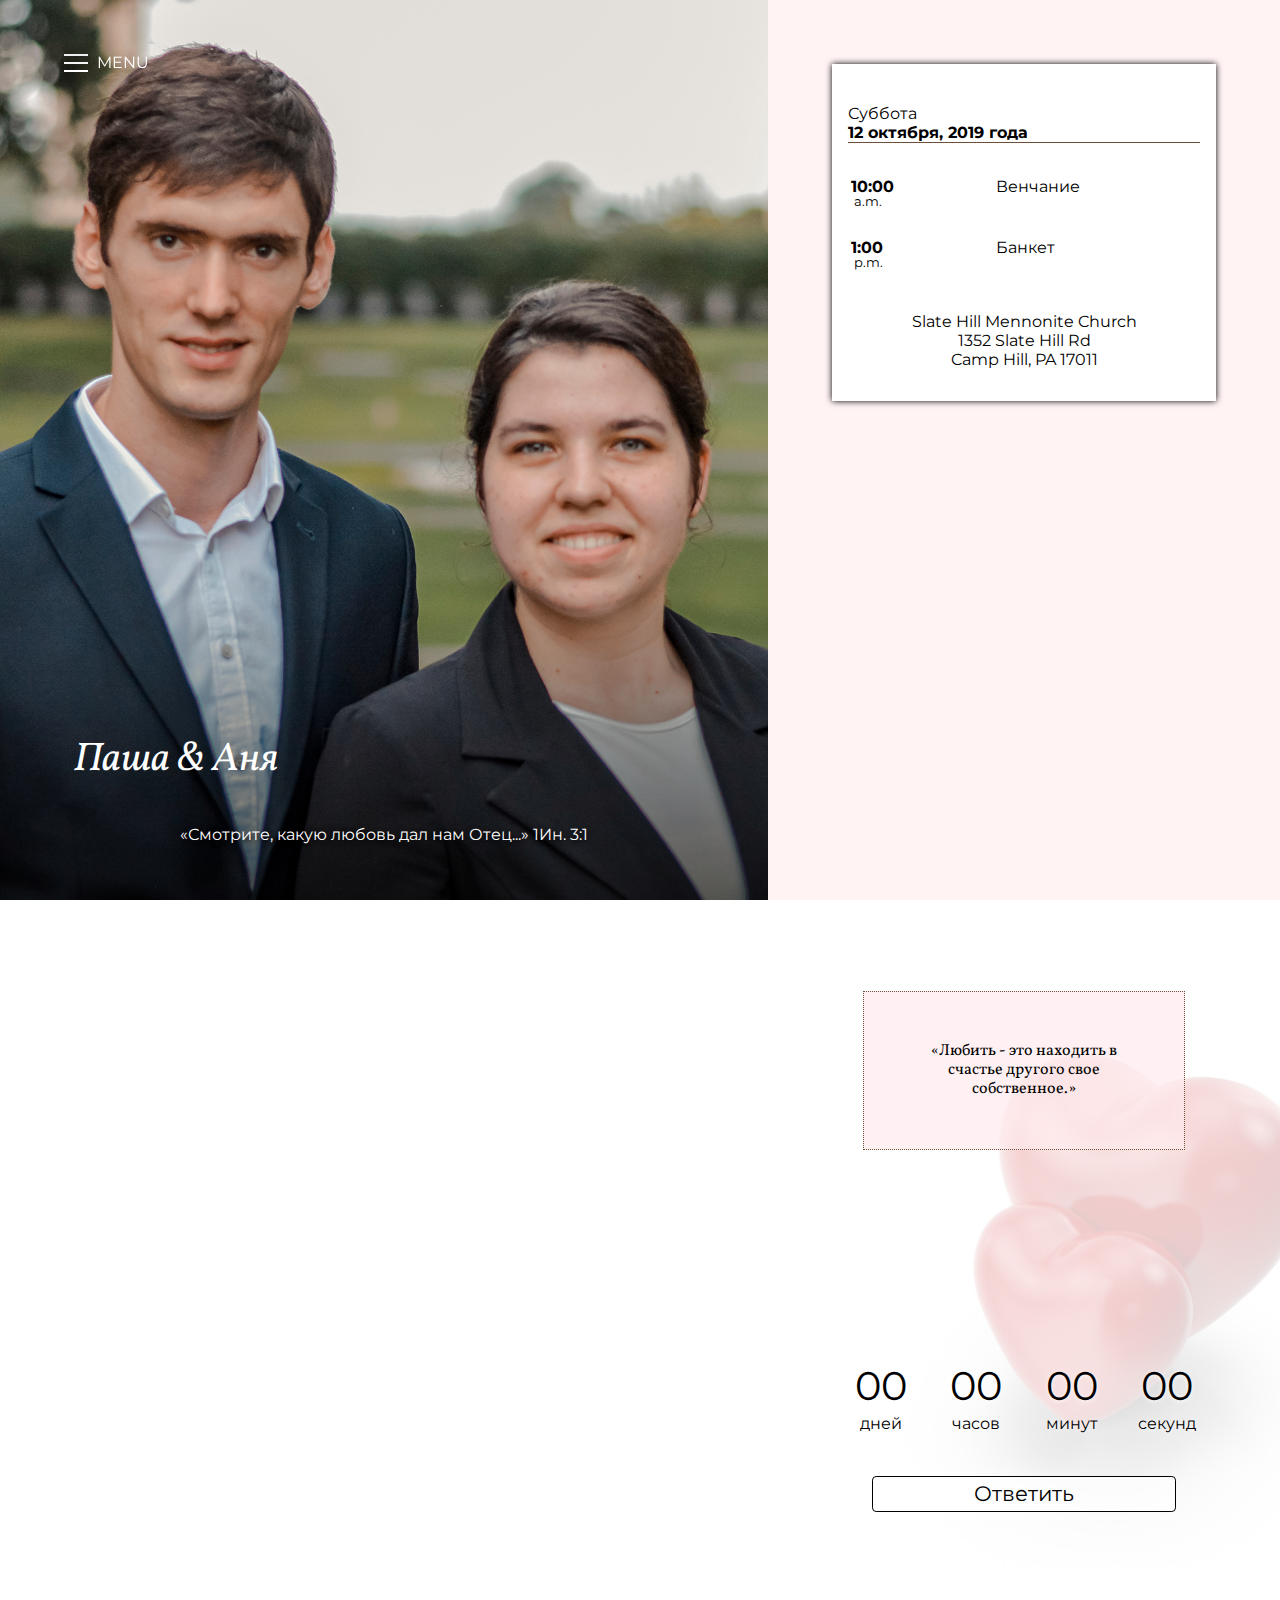
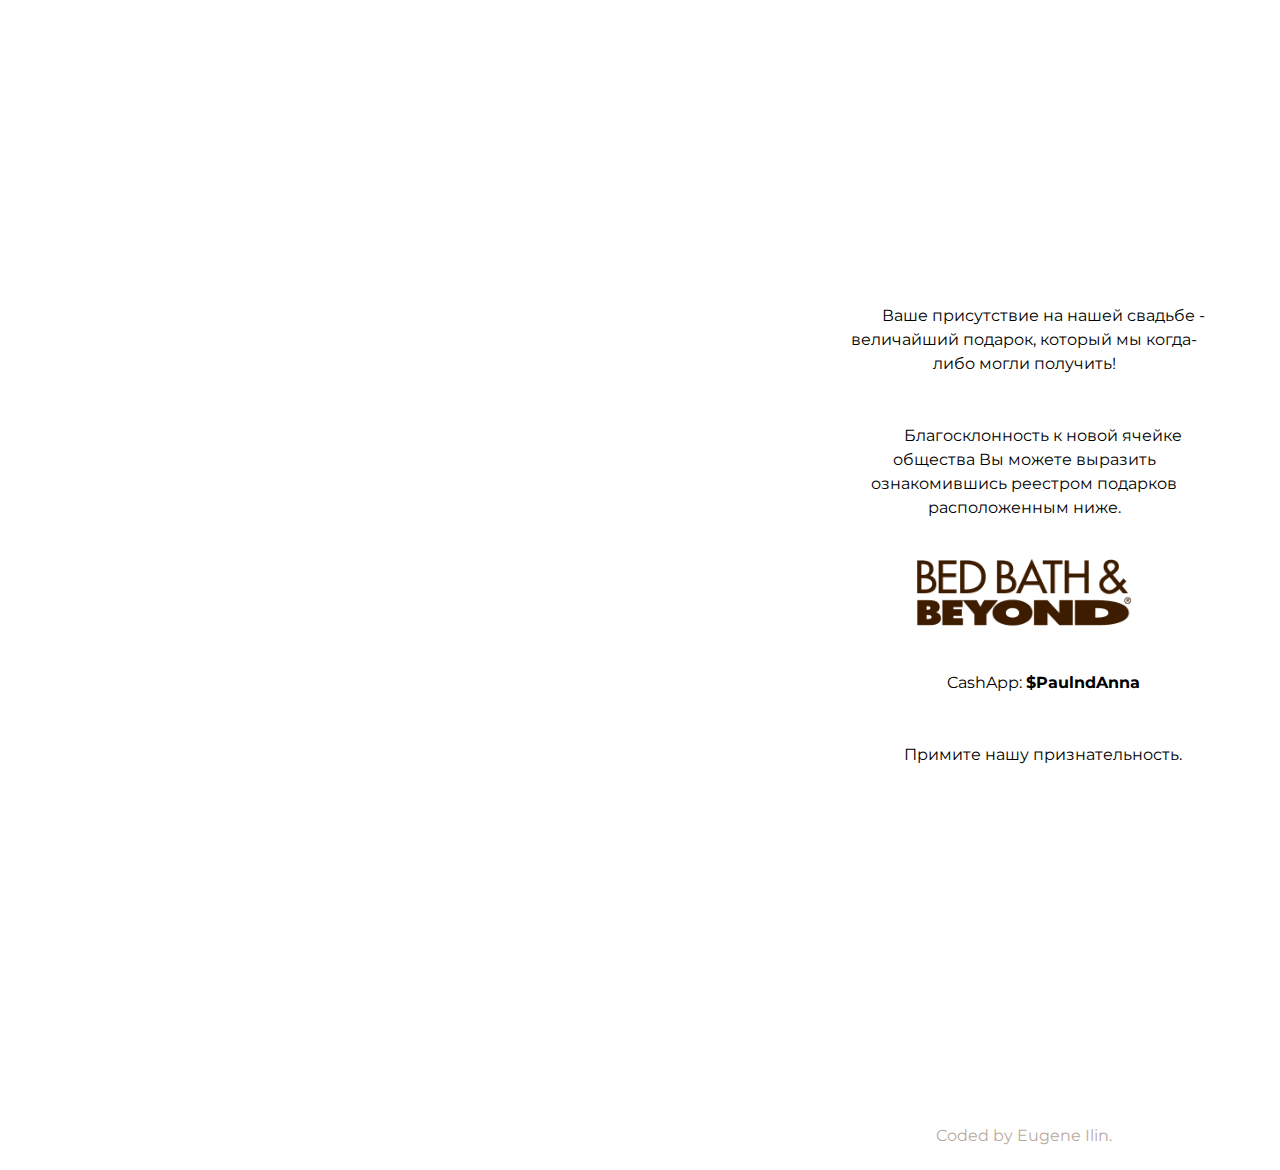
==== commit a31211ef: "9-22, updated images and text" ====
--- a/index.html
+++ b/index.html
@@ -43,7 +43,7 @@
         <a class="menu-list-item secondary-text-size" href="#" onclick="closeMenu()">Добро пожаловать!</a>
         <a class="menu-list-item secondary-text-size" href="#schedule" onclick="closeMenu()">Программа</a>
         <a class="menu-list-item secondary-text-size" href="#rsvp" onclick="closeMenu()">Ответ</a>
-        <a class="menu-list-item secondary-text-size" href="#registry" onclick="closeMenu()">Помощь</a>
+        <a class="menu-list-item secondary-text-size" href="#registry" onclick="closeMenu()">Реестр</a>
         <a id="moments-link" class="menu-list-item secondary-text-size" href="#" onclick="closeMenu(); openMoments()">Фото</a>
       </div>
     </div>
@@ -86,7 +86,7 @@
 
   <div id="rsvp" class="fade">
     <div id="hearts-clipart"></div>
-    <div id="latin-quote" class="bold secondary-text-size indent">Amor omnia vincit!</div>
+    <div id="quote" class="primary-font secondary-text-size">«Любить - это находить в счастье другого свое собственное.»</div>
     <div id="rsvp-wrapper">
       <table id="rsvp-count-down-table">
         <tbody>
@@ -111,17 +111,17 @@
   </div>
 
   <div id="registry" class="fade">
-    <div id="quote" class="primary-font secondary-text-size">«Любить - это находить в счастье другого свое собственное.»</div>
-    <p id="registry-p" class="secondary-text-size">Ваше присутствие на нашей свадьбе - величайший подарок,
-      который мы когда-либо могли получить! Благосклонность к новой ячейке
-      общества Вы можете выразить ознакомившись реестром подарков расположенным
-      ниже.</p>
-    <p id="registry-p2" class="secondary-text-size">Примите нашу признательность.</p>
+    <p class="registry-p secondary-text-size">Ваше присутствие на нашей свадьбе
+      - величайший подарок, который мы когда-либо могли получить!</p>
+    <p class="registry-p secondary-text-size">Благосклонность к новой ячейке
+      общества Вы можете выразить ознакомившись реестром подарков расположенным ниже.</p>
     <a href="https://www.bedbathandbeyond.com/store/giftregistry/viewregistryguest/546828093"
        target="_blank">
        <img class="bbb" id="bbb-img-mobile" src="img/bb&b-mobile.png" alt="Bed, Bath, and Beyond">
        <img class="bbb" id="bbb-img" src="img/bb&b.png" alt="Bed, Bath, and Beyond">
     </a>
+    <p class="registry-p secondary-text-size">CashApp: <span class="bold">$PaulndAnna</span></p>
+    <p class="registry-p secondary-text-size">Примите нашу признательность.</p>
   </div>
 
 </main>
@@ -129,14 +129,18 @@
 <section id="moments">
   <div id="moments-wrapper">
     <div id="moments-imgs-wrapper">
-      <img class="moments-img" id"moments-img-mobile1" src="img/before-trees-mobile.jpg">
-      <!-- <img class="moments-img" id"moments-img1" src="img/before-trees.jpg"> -->
-      <img class="moments-img" id"moments-img-mobile2" src="img/on-bridge-sepia-mobile.jpg">
-      <!-- <img class="moments-img" id"moments-img2" src="img/on-bridge-sepia.jpg"> -->
-      <img class="moments-img" id"moments-img-mobile3" src="img/back-img-main-mobile.jpg">
-      <!-- <img class="moments-img" id"moments-img3" src="img/back-img-main.jpg"> -->
-      <img class="moments-img" id"moments-img-mobile4" src="img/before-trees-sepia-mobile.jpg">
-      <!-- <img class="moments-img" id"moments-img4" src="img/before-trees-sepia.jpg"> -->
+      <img class="moments-img mobile" src="img/before-trees-mobile.jpg">
+      <img class="moments-img iPad-and-wider" src="img/before-trees.jpg">
+      <img class="moments-img mobile" src="img/waterfall-mobile.jpg">
+      <img class="moments-img iPad-and-wider" src="img/waterfall.jpg">
+      <img class="moments-img mobile" src="img/back-img-main-mobile.jpg">
+      <img class="moments-img iPad-and-wider" src="img/back-img-main.jpg">
+      <img class="moments-img mobile" src="img/selfie-mobile.jpg">
+      <img class="moments-img iPad-and-wider" src="img/selfie.jpg">
+      <img class="moments-img mobile" src="img/on-bridge-sepia-mobile.jpg">
+      <img class="moments-img iPad-and-wider" src="img/on-bridge-sepia.jpg">
+      <img class="moments-img mobile license" src="img/license-mobile.jpg">
+      <img class="moments-img iPad-and-wider license" src="img/license.jpg">
     </div>
     <div id="moments-go-back-button-wrapper">
       <a id="moments-go-back-button" href="#" onclick="closeMoments()" class="button-text-size">« Назад</a>
--- a/main.css
+++ b/main.css
@@ -293,7 +293,7 @@
 
 #rsvp-wrapper {
   text-align: center;
-  padding-top: 35%;
+  padding-top: 43%;
 }
 
 #hearts-clipart {
@@ -303,16 +303,20 @@
   position: absolute;
   top: 4%;
   left: -7%;
-  opacity: .3;
+  opacity: .2;
   z-index: -1;
   background-repeat: no-repeat;
   -webkit-background-size: cover;
   background-size: cover;
 }
 
-#latin-quote {
-  padding: 1.5em 0 0;
-  border-bottom: 1px solid #6f4e37;
+#quote {
+  margin: 1em 10vw;
+  line-height: 1.1em;
+  border: dotted #6f4e37 1px;
+  padding: 1em;
+  text-align: center;
+  background-color: #ffebedb0;
 }
 
 #rsvp-count-down-table {
@@ -370,22 +374,16 @@
   border-bottom: 1px solid #6f4e374f;
 }
 
-#registry-p {
-  padding: .5em 0 0;
-  text-indent: 10vw;
-  line-height: 1.4em;
-  margin-bottom: .6em;
-}
-
-#registry-p2 {
-  line-height: 1.4em;
-  margin-bottom: 1.5em;
+.registry-p {
+  padding: .5em 0;
+  line-height: 1.5em;
+  text-align: center;
 }
 
 .bbb {
-  width: 70%;
+  width: 80%;
   display: block;
-  margin: auto;
+  margin: 1.5em auto;
   -webkit-user-select: none;
   -moz-user-select: none;
   -ms-user-select: none;
@@ -402,15 +400,6 @@
   display: none;
 }
 
-#quote {
-  margin: 1em 10vw;
-  line-height: 1.1em;
-  border: dotted #6f4e37 1px;
-  padding: 1em;
-  text-align: center;
-  background-color: #ffebedb0;
-}
-
 /* Footer */
 .footer-text {
   color: #6f4e3780;
@@ -443,7 +432,7 @@
   /* position: relative; */
   display: grid;
   grid-gap: 5vw;
-  grid-template-columns: repeat(auto-fit, minmax(250px, 1fr))
+  /* grid-template-columns: repeat(auto-fit, minmax(250px, 1fr)) */
 }
 
 .moments-img {
@@ -451,12 +440,17 @@
   box-shadow: 0 0 0.3em 0 black;
 }
 
-#moments-img-mobile1, #moments-img-mobile2, #moments-img-mobile3, #moments-img-mobile4 {
-  display: block !important;
-}
-
-#moments-img1, #moments-img2, #moments-img3, #moments-img4 {
-  display: none !important;
+.mobile {
+  display: block;
+}
+
+.iPad-and-wider {
+  display: none;
+}
+
+.license {
+  -webkit-filter: contrast(123%) brightness(107%) saturate(125%);
+  filter: contrast(123%) brightness(107%) saturate(125%);
 }
 
 #moments-go-back-button-wrapper {
@@ -627,7 +621,7 @@
   user-select: none;
   -webkit-transition: ease-in-out .2s;
   -moz-transition: ease-in-out .2s;
-  --ms-transition: ease-in-out .2s;
+  -ms-transition: ease-in-out .2s;
   -o-transition: ease-in-out .2s;
   transition: ease-in-out .2s;
 }
@@ -684,16 +678,8 @@
     margin: 0 10vw 1em;
   }
 
-  #registry-p {
-    padding: 0;
-    text-indent: 10vw;
+  .registry-p {
     line-height: 1.3em;
-    margin-bottom: .4em;
-  }
-
-  #registry-p2 {
-    line-height: 1.3em;
-    margin-bottom: 1em;
   }
 
   #background-img-rsvp-wrapper {
@@ -719,13 +705,8 @@
     left: 52%;
   }
 
-  #registry-p {
+  .registry-p {
     line-height: 1.4em;
-  }
-
-  #registry-p2 {
-    line-height: 1.4em;
-    margin-bottom: 1.5em;
   }
 
   #background-img-rsvp-wrapper {
@@ -771,14 +752,6 @@
 
   .button-text-size {
     font-size: 1.4em;
-  }
-
-  #registry-p {
-    margin-bottom: .1em;
-  }
-
-  #registry-p2 {
-    margin-bottom: .2em;
   }
 
   #background-img-rsvp-wrapper {
@@ -872,17 +845,13 @@
     margin: 1em 10vw;
   }
 
-  #registry-p {
+  .registry-p {
     margin-bottom: .5em;
     line-height: 1.5em;
   }
 
-  #registry-p2 {
-    margin-bottom: 2em;
-  }
-
   .bbb {
-    width: 50%;
+    width: 55%;
   }
 
   #bbb-img-mobile {
@@ -908,12 +877,12 @@
     width: 100%;
   }
 
-  #moments-img-mobile1, #moments-img-mobile2, #moments-img-mobile3, #moments-img-mobile4 {
-    display: none !important;
-  }
-
-  #moments-img1, #moments-img2, #moments-img3, #moments-img4 {
-    display: block !important;
+  .mobile {
+    display: none;
+  }
+
+  .iPad-and-wider {
+    display: block;
   }
 }
 
@@ -1060,13 +1029,9 @@
     padding: 13% 11%;
   }
 
-  #registry-p {
+  .registry-p {
     text-indent: 10%;
     margin: 2em 0 1em;
-  }
-
-  #registry-p2 {
-    margin-bottom: 3em;
   }
 
   .bbb {
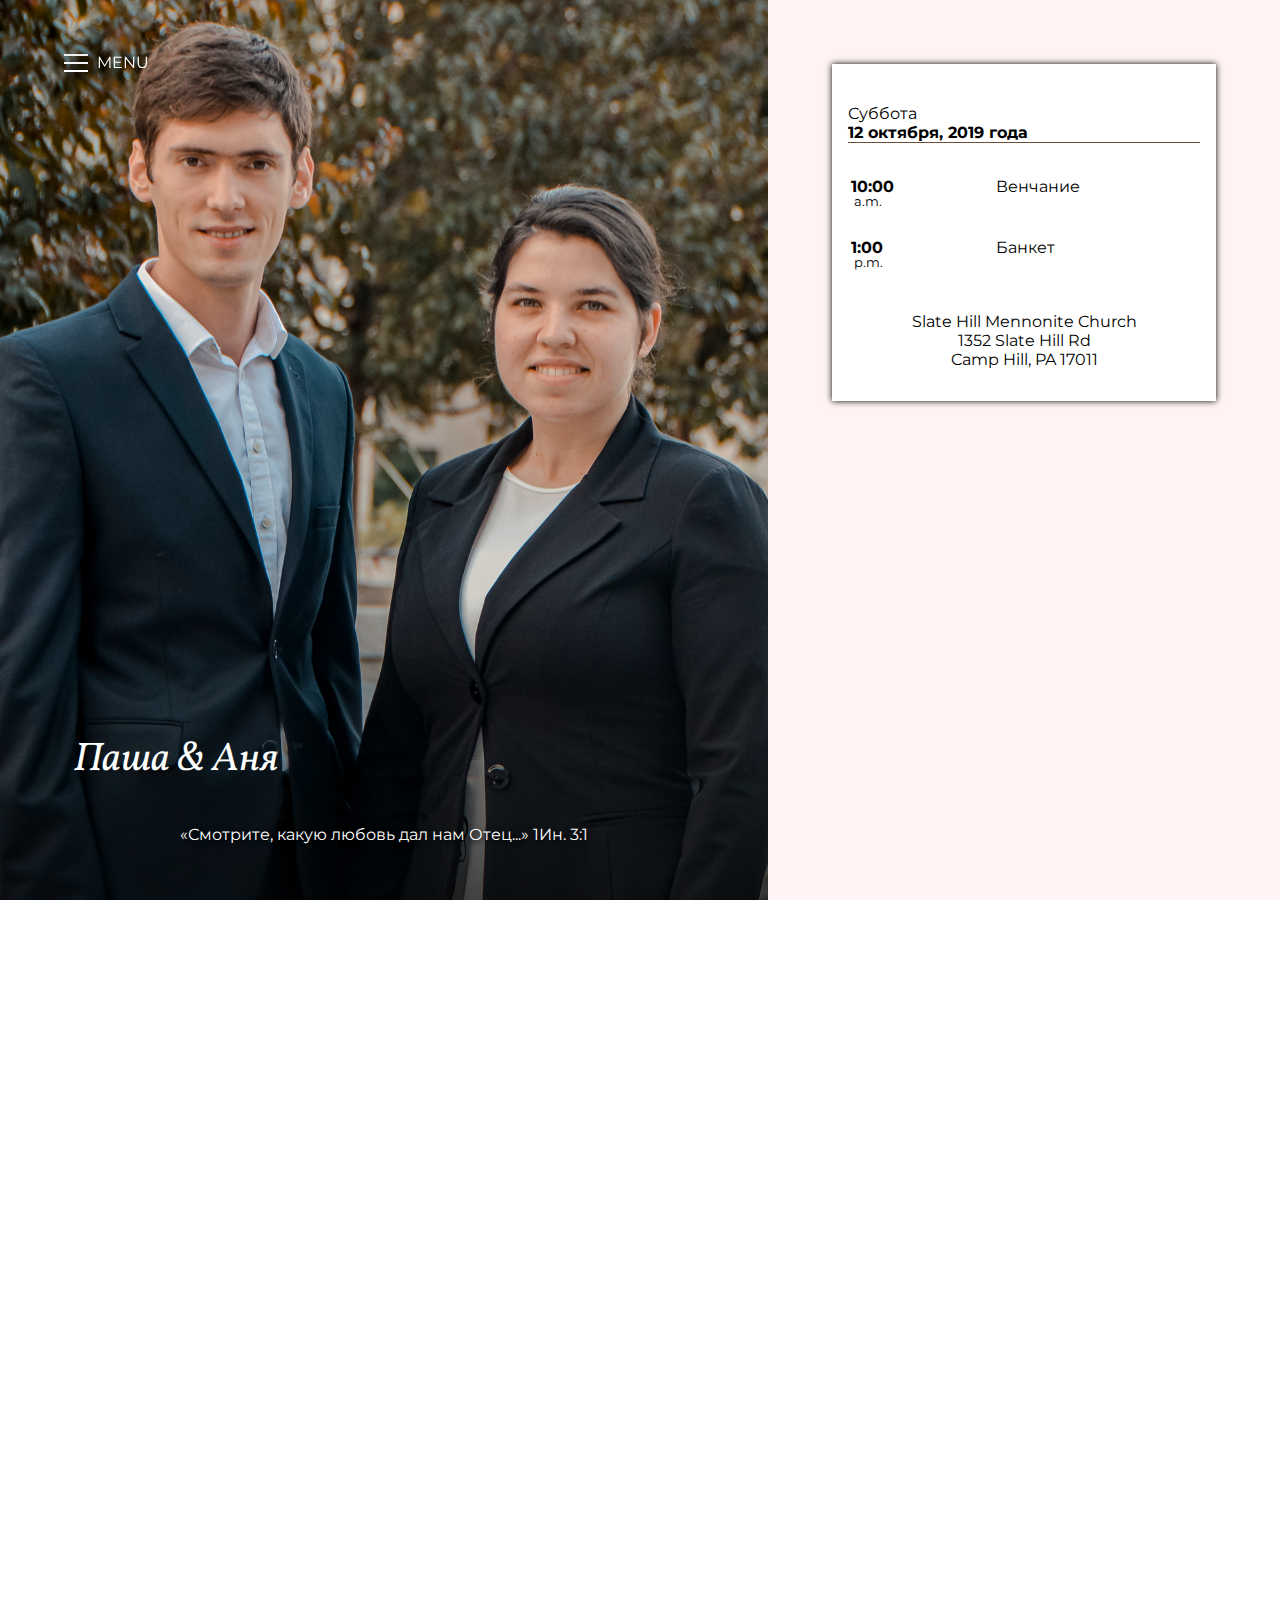
==== commit 119cb4e1: "better responsiveness" ====
--- a/index.html
+++ b/index.html
@@ -6,8 +6,8 @@
   <meta charset="utf-8">
   <meta name="viewport" content="width=device-width, initial-scale=1">
   <link href="main.css" rel="stylesheet">
-  <!-- <script src="https://cdnjs.cloudflare.com/ajax/libs/jquery/3.4.1/jquery.min.js"></script>
-  <script src="jquery-main.js"></script> -->
+  <script src="https://cdnjs.cloudflare.com/ajax/libs/jquery/3.4.1/jquery.min.js"></script>
+  <script src="jquery-main.js"></script>
 </head>
 
 <body>
@@ -15,7 +15,7 @@
 <header id="header">
   <div id="background-img-wrapper">
     <img class="background-img-main" id="main-img-mobile" src="img/back-img-main-mobile.JPG"/>
-    <img class="background-img-main" id="main-img" src="img/back-img-main.JPG"/>
+    <img class="background-img-main" id="main-img" src="img/before-trees.JPG"/>
   </div>
   <div id="img-overlay"></div>
   <div id="header-content-wrapper">
@@ -44,7 +44,7 @@
         <a class="menu-list-item secondary-text-size" href="#schedule" onclick="closeMenu()">Программа</a>
         <a class="menu-list-item secondary-text-size" href="#rsvp" onclick="closeMenu()">Ответ</a>
         <a class="menu-list-item secondary-text-size" href="#registry" onclick="closeMenu()">Реестр</a>
-        <a id="moments-link" class="menu-list-item secondary-text-size" href="#" onclick="closeMenu(); openMoments()">Фото</a>
+        <a id="moments-link" class="menu-list-item secondary-text-size" href="moments.html" onclick="closeMenu(); openMoments()">Фото</a>
       </div>
     </div>
   </div>
@@ -105,7 +105,7 @@
         </tbody>
       </table>
       <div id="rsvp-button-wrapper">
-        <a id="rsvp-button" href="/rsvp.html" class="button-text-size">Ответить</a>
+        <a id="rsvp-button" href="rsvp.html" class="button-text-size">Ответить</a>
       </div>
     </div>
   </div>
@@ -126,31 +126,6 @@
 
 </main>
 
-<section id="moments">
-  <div id="moments-wrapper">
-    <div id="moments-imgs-wrapper">
-      <img class="moments-img mobile" src="img/before-trees-mobile.jpg">
-      <img class="moments-img iPad-and-wider" src="img/before-trees.jpg">
-      <img class="moments-img mobile" src="img/waterfall-mobile.jpg">
-      <img class="moments-img iPad-and-wider" src="img/waterfall.jpg">
-      <img class="moments-img mobile" src="img/back-img-main-mobile.jpg">
-      <img class="moments-img iPad-and-wider" src="img/back-img-main.jpg">
-      <img class="moments-img mobile" src="img/selfie-mobile.jpg">
-      <img class="moments-img iPad-and-wider" src="img/selfie.jpg">
-      <img class="moments-img mobile" src="img/on-bridge-sepia-mobile.jpg">
-      <img class="moments-img iPad-and-wider" src="img/on-bridge-sepia.jpg">
-      <img class="moments-img mobile license" src="img/license-mobile.jpg">
-      <img class="moments-img iPad-and-wider license" src="img/license.jpg">
-    </div>
-    <div id="moments-go-back-button-wrapper">
-      <a id="moments-go-back-button" href="#" onclick="closeMoments()" class="button-text-size">« Назад</a>
-    </div>
-  </div>
-  <div class="footer">
-    <p class="footer-text moments-footer">Coded by <a class="footer-link" href="https://eugeneilin.dev" target="_blank">Eugene Ilin</a>.</p>
-  </div>
-</section>
-
 <footer id="footer" class="footer">
   <p class="footer-text">Coded by <a class="footer-link" href="https://eugeneilin.dev" target="_blank">Eugene Ilin</a>.</p>
 </footer>
--- a/main.css
+++ b/main.css
@@ -415,7 +415,6 @@
 
 /* Moments */
 #moments {
-  display: none;
   background-color: #ffebed;
   padding: 5%;
   min-height: 100vh;
@@ -429,10 +428,8 @@
 }
 
 #moments-imgs-wrapper {
-  /* position: relative; */
   display: grid;
   grid-gap: 5vw;
-  /* grid-template-columns: repeat(auto-fit, minmax(250px, 1fr)) */
 }
 
 .moments-img {
@@ -449,8 +446,8 @@
 }
 
 .license {
-  -webkit-filter: contrast(123%) brightness(107%) saturate(125%);
-  filter: contrast(123%) brightness(107%) saturate(125%);
+  -webkit-filter: contrast(130%) brightness(105%) saturate(110%);
+  filter: contrast(130%) brightness(105%) saturate(110%);
 }
 
 #moments-go-back-button-wrapper {
@@ -492,7 +489,7 @@
 /* RSVP Form (rsvp.html) */
 #rsvp-section {
   background-color: #ffebed;
-  padding: 5%;
+  padding: 3%;
   min-height: 100vh;
 }
 
@@ -506,7 +503,7 @@
 #background-img-rsvp-wrapper {
   position: relative;
   display: block;
-  height: 19em;
+  height: 25em;
   overflow: hidden;
   box-shadow: 0 0 0.4em 0 black;
 }
@@ -528,6 +525,10 @@
   z-index: 1;
   margin-top: -2em;
   text-shadow: 0 0.05em 0.3em #000;
+}
+
+.toBeFaddedIn {
+  display: none;
 }
 
 .form-control {
@@ -546,7 +547,7 @@
 }
 
 .radio-btns {
-  padding: .3em;
+  padding-top: 0.5em;
 }
 
 #submit-button-wrapper {
@@ -775,14 +776,6 @@
     top: -2%;
   }
 
-  #main-img-mobile {
-    display: none;
-  }
-
-  #main-img {
-    display: block;
-  }
-
   #header-vertical-alignment, #rsvp, #schedule, #registry {
     padding: 7%;
   }
@@ -906,7 +899,15 @@
   }
 
   .background-img-main {
-    top: -4%;
+    top: -9%
+  }
+
+  #main-img-mobile {
+    display: none;
+  }
+
+  #main-img {
+    display: block;
   }
 
   #img-overlay {
@@ -939,6 +940,7 @@
     color: white;
     margin-top: -48%;
     margin-left: 63%;
+    text-shadow: 0 0 15px black;
   }
 
   #menu-overlay-wrapper {
@@ -1002,7 +1004,7 @@
 
   #hearts-clipart {
     height: 72vh;
-    width: 107%;
+    width: 90%;
     left: 2%;
     top: 2%;
   }
@@ -1038,8 +1040,20 @@
     width: 60%;
   }
 
+  .moments-footer {
+    margin-left: 0;
+  }
+
   .footer-text {
     font-size: 1em;
+  }
+
+  #moments {
+    padding: 5% 35%;
+  }
+
+  #moments-imgs-wrapper {
+    grid-gap: 2em;
   }
 
   #rsvp-body {
@@ -1056,16 +1070,16 @@
   }
 
   #background-img-rsvp-wrapper {
-    height: 24em;
+    height: 26em;
     margin: 5vh;
   }
 
   #background-img-rsvp {
-    height: 103%;
+    height: 110%;
   }
 
   #rsvp-form-date {
-    margin: 11% 0 0;
+    margin: -3% 0 0;
     color: #29140b;
   }
 
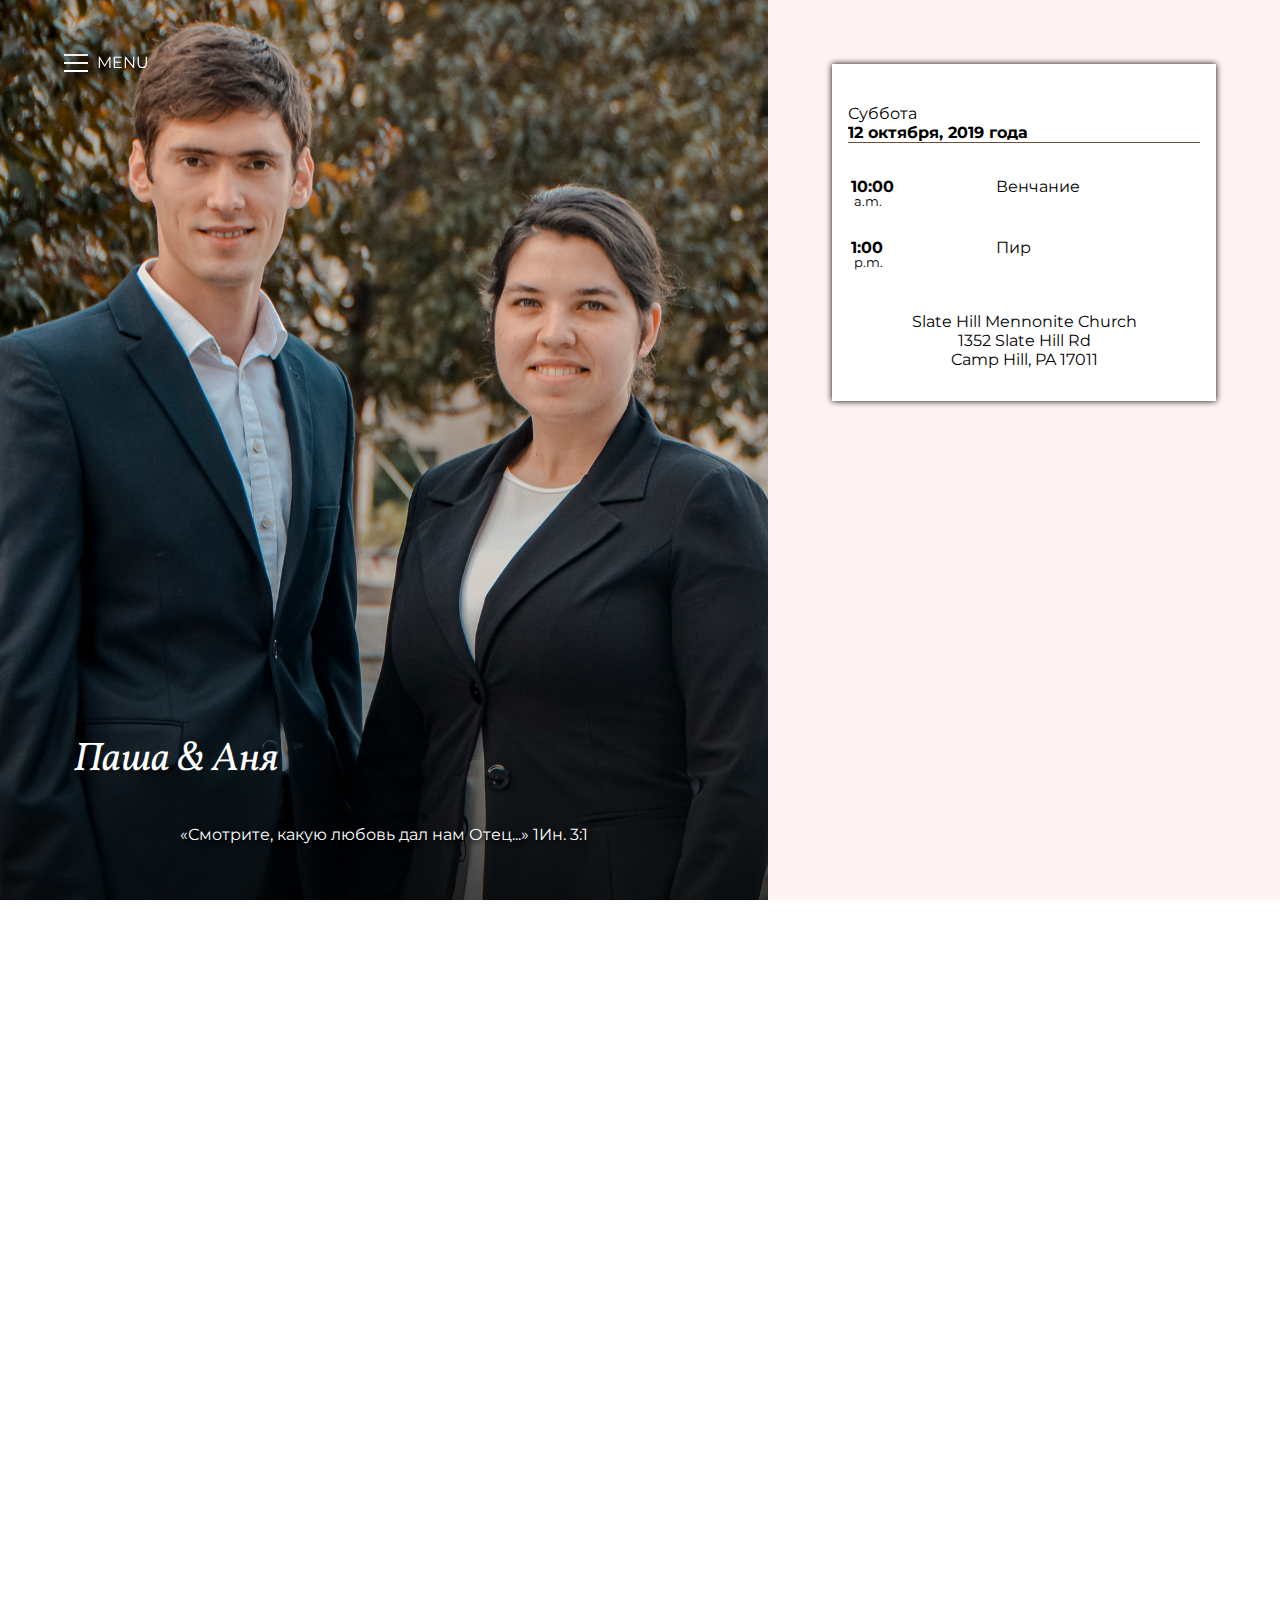
==== commit 72755161: "Update index.html" ====
--- a/index.html
+++ b/index.html
@@ -68,7 +68,7 @@
           </tr>
           <tr>
             <td class="bold table-line-padding">1:00</td>
-            <td class="table-line-padding">Банкет</td>
+            <td class="table-line-padding">Пир</td>
           </tr>
           <tr>
             <td class="info-time-of-day">p.m.</td>
--- a/main.css
+++ b/main.css
@@ -293,16 +293,16 @@
 
 #rsvp-wrapper {
   text-align: center;
-  padding-top: 43%;
+  padding-top: 30%;
 }
 
 #hearts-clipart {
   background-image: url(img/two-hearts-mobile.jpg);
-  height: 90%;
-  width: 120%;
+  height: 71%;
+  width: 106%;
   position: absolute;
-  top: 4%;
-  left: -7%;
+  top: 18%;
+  left: 0%;
   opacity: .2;
   z-index: -1;
   background-repeat: no-repeat;
@@ -509,7 +509,7 @@
 }
 
 #background-img-rsvp {
-  background-image: url(img/before-trees-sepia.jpg);
+  background-image: url(img/before-trees-sepia-mobile.jpg);
   position: absolute;
   background-size: cover;
   top: -1.2em;
@@ -666,9 +666,11 @@
   }
 
   #hearts-clipart {
-    height: 79%;
-    width: 115%;
-    left: -4%;
+    left: -5%;
+  }
+
+  #rsvp-wrapper {
+    padding-top: 40%;
   }
 
   .button-text-size {
@@ -704,6 +706,10 @@
 
   #background-img-schedule {
     left: 52%;
+  }
+
+  #rsvp-wrapper {
+    padding-top: 45%;
   }
 
   .registry-p {
@@ -816,10 +822,11 @@
 
   #hearts-clipart {
     background-image: url(img/two-hearts.jpg);
-    height: 89vh;
+    height: 76vh;
     width: 100%;
-    left: 5%;
-}
+    left: 3%;
+    top: 16%;
+  }
 
   #rsvp-count-down-table {
     width: 76vw;
@@ -864,6 +871,7 @@
   }
 
   #background-img-rsvp {
+    background-image: url(img/before-trees-sepia.jpg);
     top: -3%;
     left: 0;
     height: 120%;
@@ -1003,10 +1011,10 @@
   }
 
   #hearts-clipart {
-    height: 72vh;
-    width: 90%;
-    left: 2%;
-    top: 2%;
+    height: 65vh;
+    width: 100%;
+    left: 3%;
+    top: 24%;
   }
 
   #rsvp-count-down-table {
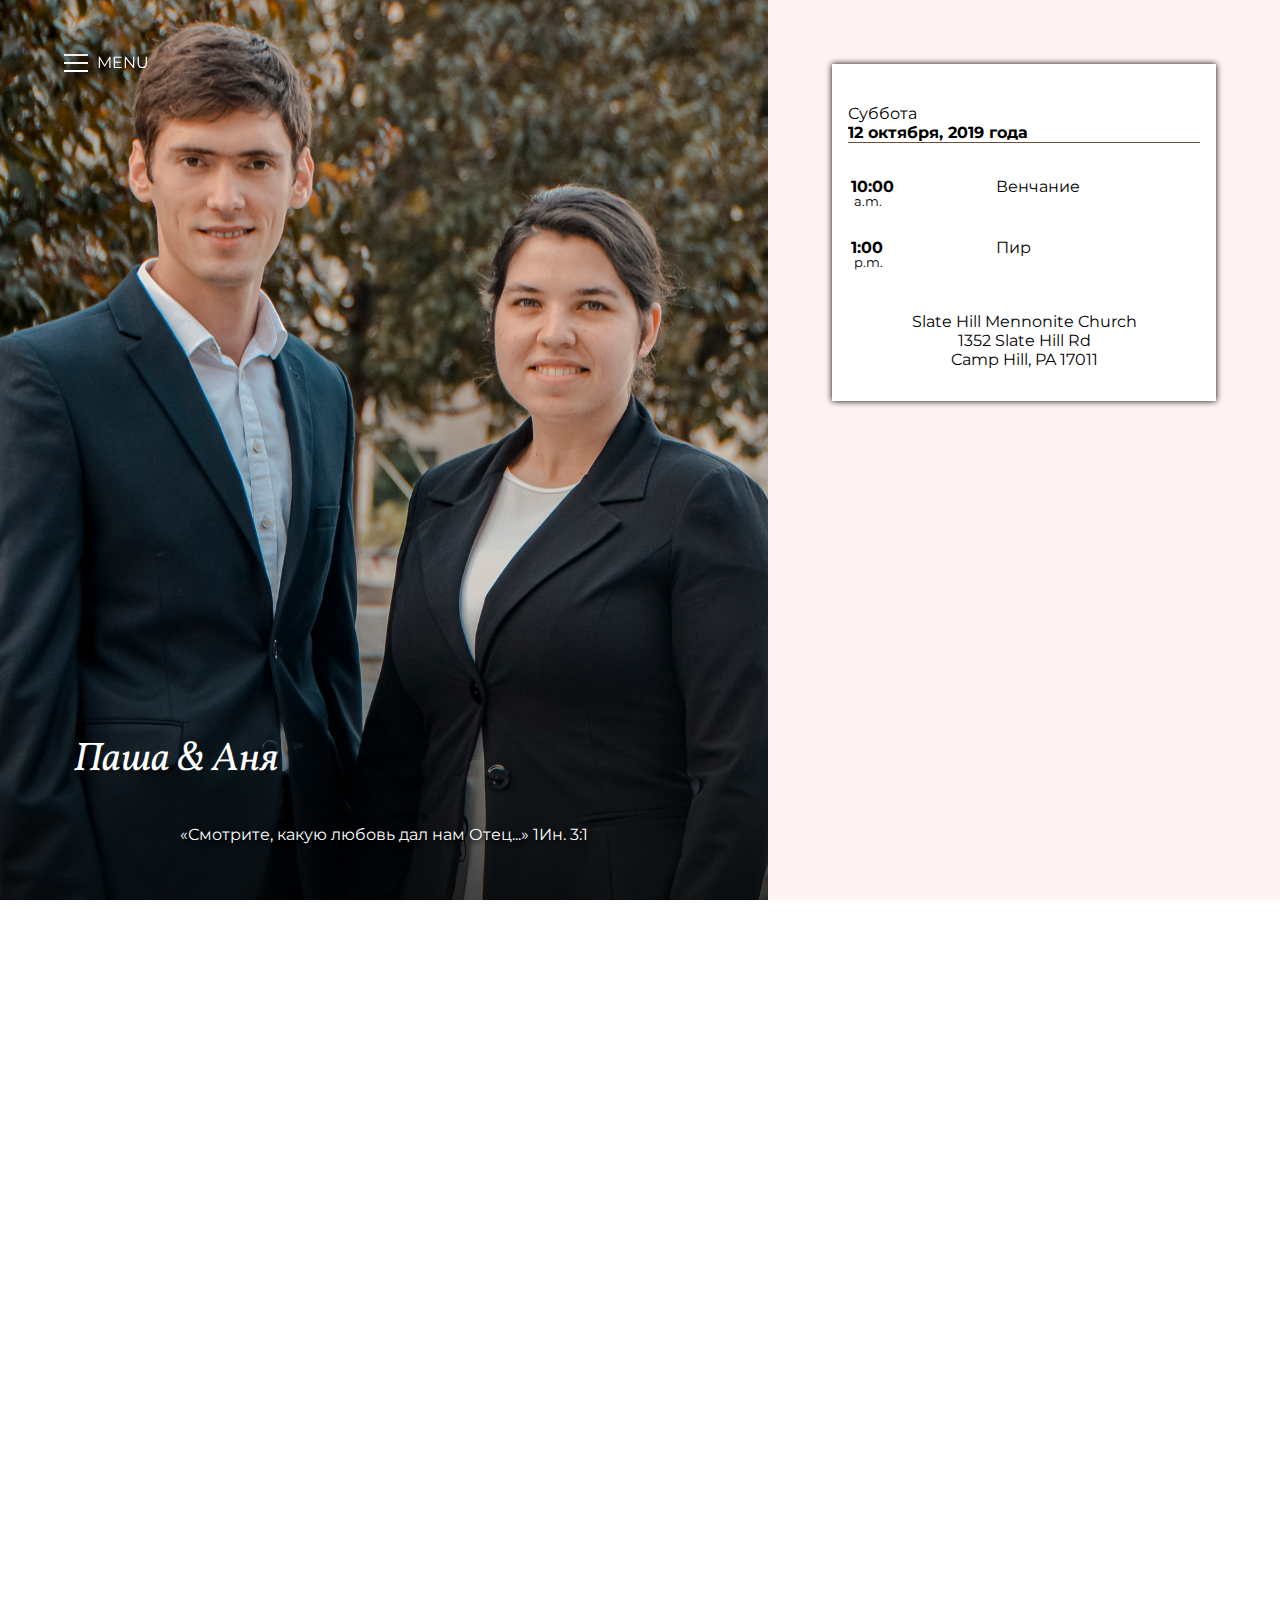
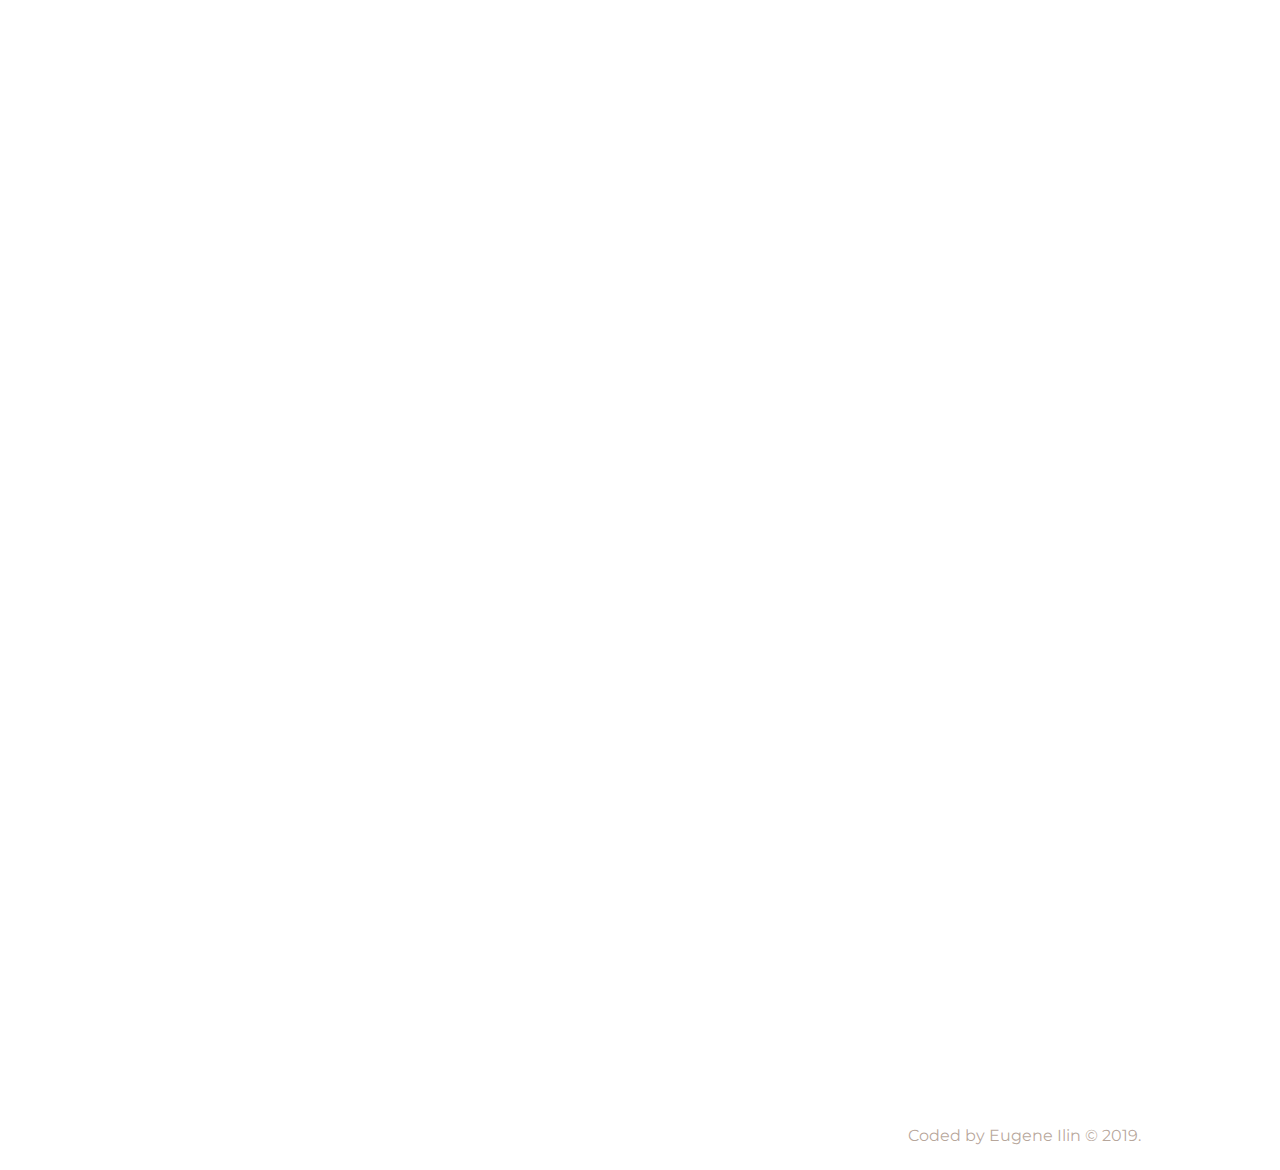
==== commit c4f4432e: "update" ====
--- a/index.html
+++ b/index.html
@@ -1,135 +1,212 @@
 <!DOCTYPE html>
 <html>
-
-<head>
-  <title>Павел Прутяну | Анна Ильин</title>
-  <meta charset="utf-8">
-  <meta name="viewport" content="width=device-width, initial-scale=1">
-  <link href="main.css" rel="stylesheet">
-  <script src="https://cdnjs.cloudflare.com/ajax/libs/jquery/3.4.1/jquery.min.js"></script>
-  <script src="jquery-main.js"></script>
-</head>
-
-<body>
-
-<header id="header">
-  <div id="background-img-wrapper">
-    <img class="background-img-main" id="main-img-mobile" src="img/back-img-main-mobile.JPG"/>
-    <img class="background-img-main" id="main-img" src="img/before-trees.JPG"/>
-  </div>
-  <div id="img-overlay"></div>
-  <div id="header-content-wrapper">
-    <div id="header-vertical-alignment">
-      <div id="header-text">
-        <div id="header-names" class="primary-font indent">Паша & Aня</div>
-      </div>
-      <div id="header-message" class="secondary-text-size">«Смотрите, какую любовь дал нам Отец...» 1Ин. 3:1</div>
-    </div>
-  </div>
-  <div id="menu-icon" onclick="openMenu()">
-    <div id="menu-label-wrapper">
-      <div class="menu-icon-bar"></div>
-      <div class="menu-icon-bar"></div>
-      <div class="menu-icon-bar"></div>
-      <div id="menu-label" class="secondary-text-size">Menu</div>
-    </div>
-  </div>
-  <div id="menu-overlay-wrapper">
-    <div id="menu-overlay" onclick="closeMenu()">
-      <div id="overlay-heading-wrapper">
-        <a id="overlay-heading" href="#" onclick="closeMenu()" class="primary-font">Паша & Аня</a>
-      </div>
-      <div id="overlay-list">
-        <a class="menu-list-item secondary-text-size" href="#" onclick="closeMenu()">Добро пожаловать!</a>
-        <a class="menu-list-item secondary-text-size" href="#schedule" onclick="closeMenu()">Программа</a>
-        <a class="menu-list-item secondary-text-size" href="#rsvp" onclick="closeMenu()">Ответ</a>
-        <a class="menu-list-item secondary-text-size" href="#registry" onclick="closeMenu()">Реестр</a>
-        <a id="moments-link" class="menu-list-item secondary-text-size" href="moments.html" onclick="closeMenu(); openMoments()">Фото</a>
-      </div>
-    </div>
-  </div>
-  <div id="exit-menu" onclick="closeMenu()"></div>
-</header>
-
-<main>
-
-  <div id="schedule" class="fade">
-    <div id="schedule-content-wrapper">
-      <div id="background-img-schedule"></div>
-      <div id="heading-date" class="secondary-text-size indent">Суббота<div class="bold">12 октября, 2019 года</div></div>
-      <div id="schedule-info" class="secondary-text-size">
-        <table class="info-table indent">
-          <tr>
-            <td class="bold table-line-padding">10:00</td>
-            <td class="table-line-padding">Венчание</td>
-          </tr>
-          <tr>
-            <td class="info-time-of-day">a.m.</td>
-          </tr>
-          <tr>
-            <td class="bold table-line-padding">1:00</td>
-            <td class="table-line-padding">Пир</td>
-          </tr>
-          <tr>
-            <td class="info-time-of-day">p.m.</td>
-          </tr>
-        </table>
-
-        <div id="address-and-calendar-wrapper">
-          <a class="address-and-calendar" target="_blank" href="https://goo.gl/maps/pfQhGWnVTY7oUdAm6">
-            Slate Hill Mennonite Church<br>1352 Slate Hill Rd<br>Camp Hill, PA 17011</a>
-          <!-- <a class="address-and-calendar" href="#">Добавить в календарь</a> -->
-        </div>
-      </div>
-    </div>
-  </div>
-
-  <div id="rsvp" class="fade">
-    <div id="hearts-clipart"></div>
-    <div id="quote" class="primary-font secondary-text-size">«Любить - это находить в счастье другого свое собственное.»</div>
-    <div id="rsvp-wrapper">
-      <table id="rsvp-count-down-table">
-        <tbody>
-        <tr>
-            <td id="days" class="rsvp-time-unit">00</td>
-            <td id="hours" class="rsvp-time-unit">00</td>
-            <td id="minutes" class="rsvp-time-unit">00</td>
-            <td id="seconds" class="rsvp-time-unit">00</td>
-        </tr>
-        <tr>
-          <td class="secondary-text-size">дней</td>
-          <td class="secondary-text-size">часов</td>
-          <td class="secondary-text-size">минут</td>
-          <td class="secondary-text-size">секунд</td>
-        </tr>
-        </tbody>
-      </table>
-      <div id="rsvp-button-wrapper">
-        <a id="rsvp-button" href="rsvp.html" class="button-text-size">Ответить</a>
-      </div>
-    </div>
-  </div>
-
-  <div id="registry" class="fade">
-    <p class="registry-p secondary-text-size">Ваше присутствие на нашей свадьбе
-      - величайший подарок, который мы когда-либо могли получить!</p>
-    <p class="registry-p secondary-text-size">Благосклонность к новой ячейке
-      общества Вы можете выразить ознакомившись реестром подарков расположенным ниже.</p>
-    <a href="https://www.bedbathandbeyond.com/store/giftregistry/viewregistryguest/546828093"
-       target="_blank">
-       <img class="bbb" id="bbb-img-mobile" src="img/bb&b-mobile.png" alt="Bed, Bath, and Beyond">
-       <img class="bbb" id="bbb-img" src="img/bb&b.png" alt="Bed, Bath, and Beyond">
-    </a>
-    <p class="registry-p secondary-text-size">CashApp: <span class="bold">$PaulndAnna</span></p>
-    <p class="registry-p secondary-text-size">Примите нашу признательность.</p>
-  </div>
-
-</main>
-
-<footer id="footer" class="footer">
-  <p class="footer-text">Coded by <a class="footer-link" href="https://eugeneilin.dev" target="_blank">Eugene Ilin</a>.</p>
-</footer>
-
-<script src="main.js"></script>
-</body>
+  <head>
+    <title>Павел Прутяну | Анна Ильин</title>
+    <meta charset="utf-8" />
+    <meta name="viewport" content="width=device-width, initial-scale=1" />
+    <link href="main.css" rel="stylesheet" />
+    <script src="https://cdnjs.cloudflare.com/ajax/libs/jquery/3.4.1/jquery.min.js"></script>
+    <script src="jquery-main.js"></script>
+  </head>
+
+  <body>
+    <header id="header">
+      <div id="background-img-wrapper">
+        <img
+          class="background-img-main"
+          id="main-img-mobile"
+          src="img/back-img-main-mobile.JPG"
+        />
+        <img
+          class="background-img-main"
+          id="main-img"
+          src="img/before-trees.JPG"
+        />
+      </div>
+      <div id="img-overlay"></div>
+      <div id="header-content-wrapper">
+        <div id="header-vertical-alignment">
+          <div id="header-text">
+            <div id="header-names" class="primary-font indent">Паша & Aня</div>
+          </div>
+          <div id="header-message" class="secondary-text-size">
+            «Смотрите, какую любовь дал нам Отец...» 1Ин. 3:1
+          </div>
+        </div>
+      </div>
+      <div id="menu-icon" onclick="openMenu()">
+        <div id="menu-label-wrapper">
+          <div class="menu-icon-bar"></div>
+          <div class="menu-icon-bar"></div>
+          <div class="menu-icon-bar"></div>
+          <div id="menu-label" class="secondary-text-size">Menu</div>
+        </div>
+      </div>
+      <div id="menu-overlay-wrapper">
+        <div id="menu-overlay" onclick="closeMenu()">
+          <div id="overlay-heading-wrapper">
+            <a
+              id="overlay-heading"
+              href="#"
+              onclick="closeMenu()"
+              class="primary-font"
+              >Паша & Аня</a
+            >
+          </div>
+          <div id="overlay-list">
+            <a
+              class="menu-list-item secondary-text-size"
+              href="#"
+              onclick="closeMenu()"
+              >Добро пожаловать!</a
+            >
+            <a
+              class="menu-list-item secondary-text-size"
+              href="#schedule"
+              onclick="closeMenu()"
+              >Программа</a
+            >
+            <a
+              class="menu-list-item secondary-text-size"
+              href="#rsvp"
+              onclick="closeMenu()"
+              >Ответ</a
+            >
+            <a
+              class="menu-list-item secondary-text-size"
+              href="#registry"
+              onclick="closeMenu()"
+              >Реестр</a
+            >
+            <a
+              id="moments-link"
+              class="menu-list-item secondary-text-size"
+              href="moments.html"
+              onclick="closeMenu(); openMoments()"
+              >Фото</a
+            >
+          </div>
+        </div>
+      </div>
+      <div id="exit-menu" onclick="closeMenu()"></div>
+    </header>
+
+    <main>
+      <div id="schedule" class="fade">
+        <div id="schedule-content-wrapper">
+          <div id="background-img-schedule"></div>
+          <div id="heading-date" class="secondary-text-size indent">
+            Суббота
+            <div class="bold">12 октября, 2019 года</div>
+          </div>
+          <div id="schedule-info" class="secondary-text-size">
+            <table class="info-table indent">
+              <tr>
+                <td class="bold table-line-padding">10:00</td>
+                <td class="table-line-padding">Венчание</td>
+              </tr>
+              <tr>
+                <td class="info-time-of-day">a.m.</td>
+              </tr>
+              <tr>
+                <td class="bold table-line-padding">1:00</td>
+                <td class="table-line-padding">Пир</td>
+              </tr>
+              <tr>
+                <td class="info-time-of-day">p.m.</td>
+              </tr>
+            </table>
+
+            <div id="address-and-calendar-wrapper">
+              <a
+                class="address-and-calendar"
+                target="_blank"
+                href="https://goo.gl/maps/pfQhGWnVTY7oUdAm6"
+              >
+                Slate Hill Mennonite Church<br />1352 Slate Hill Rd<br />Camp
+                Hill, PA 17011</a
+              >
+              <!-- <a class="address-and-calendar" href="#">Добавить в календарь</a> -->
+            </div>
+          </div>
+        </div>
+      </div>
+
+      <div id="rsvp" class="fade">
+        <div id="hearts-clipart"></div>
+        <div id="quote" class="primary-font secondary-text-size">
+          «Любить - это находить в счастье другого свое собственное.»
+        </div>
+        <div id="rsvp-wrapper">
+          <table id="rsvp-count-down-table">
+            <tbody>
+              <tr>
+                <td id="days" class="rsvp-time-unit">00</td>
+                <td id="hours" class="rsvp-time-unit">00</td>
+                <td id="minutes" class="rsvp-time-unit">00</td>
+                <td id="seconds" class="rsvp-time-unit">00</td>
+              </tr>
+              <tr>
+                <td class="secondary-text-size">дней</td>
+                <td class="secondary-text-size">часов</td>
+                <td class="secondary-text-size">минут</td>
+                <td class="secondary-text-size">секунд</td>
+              </tr>
+            </tbody>
+          </table>
+          <div id="rsvp-button-wrapper">
+            <a id="rsvp-button" href="rsvp.html" class="button-text-size"
+              >Ответить</a
+            >
+          </div>
+        </div>
+      </div>
+
+      <div id="registry" class="fade">
+        <p class="registry-p secondary-text-size">
+          Ваше присутствие на нашей свадьбе - величайший подарок, который мы
+          когда-либо могли получить!
+        </p>
+        <p class="registry-p secondary-text-size">
+          Благосклонность к новой ячейке общества Вы можете выразить
+          ознакомившись реестром подарков расположенным ниже.
+        </p>
+        <a
+          href="https://www.bedbathandbeyond.com/store/giftregistry/viewregistryguest/546828093"
+          target="_blank"
+        >
+          <img
+            class="bbb"
+            id="bbb-img-mobile"
+            src="img/bb&b-mobile.png"
+            alt="Bed, Bath, and Beyond"
+          />
+          <img
+            class="bbb"
+            id="bbb-img"
+            src="img/bb&b.png"
+            alt="Bed, Bath, and Beyond"
+          />
+        </a>
+        <p class="registry-p secondary-text-size">
+          CashApp: <span class="bold">$PaulndAnna</span>
+        </p>
+        <p class="registry-p secondary-text-size">
+          Примите нашу признательность.
+        </p>
+      </div>
+    </main>
+
+    <footer id="footer" class="footer">
+      <p class="footer-text">
+        Coded by
+        <a class="footer-link" href="https://eugeneilin.dev" target="_blank"
+          >Eugene Ilin</a
+        >
+        &copy; 2019.
+      </p>
+    </footer>
+
+    <script src="main.js"></script>
+  </body>
 </html>
